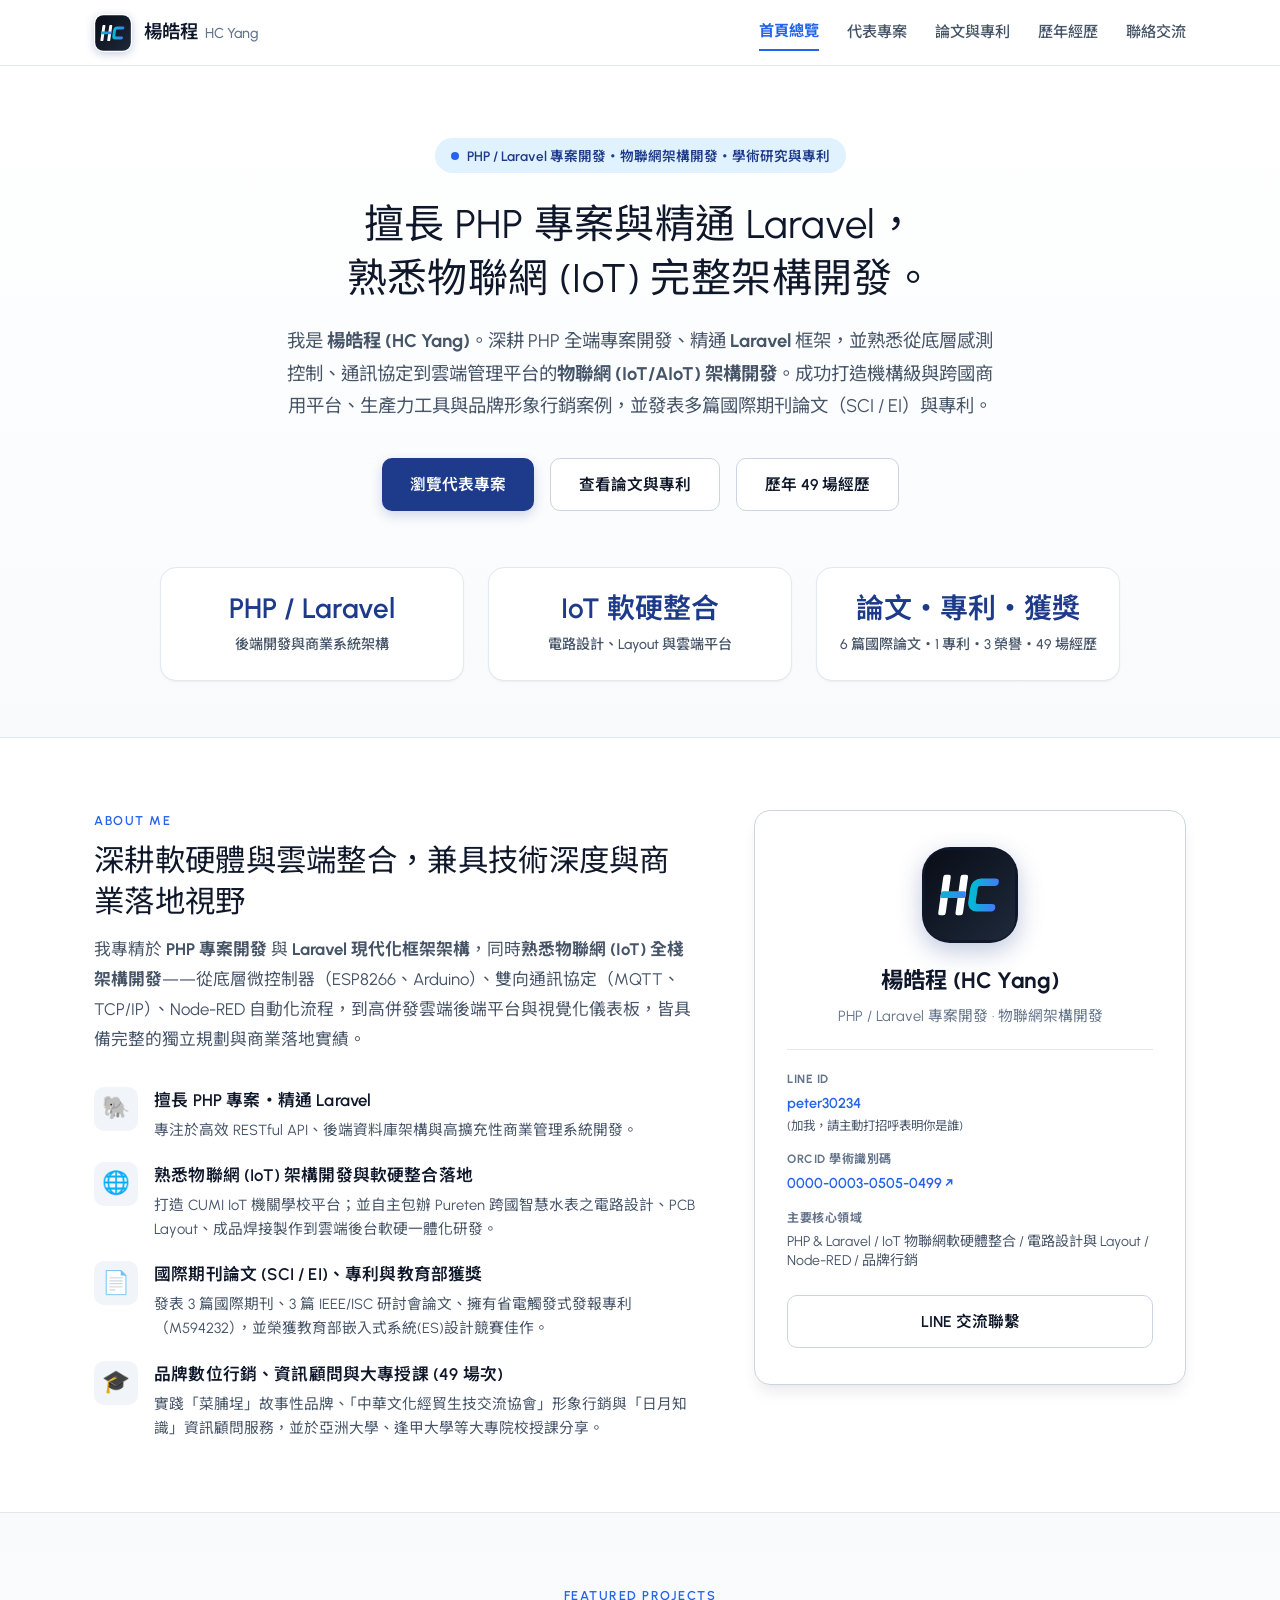
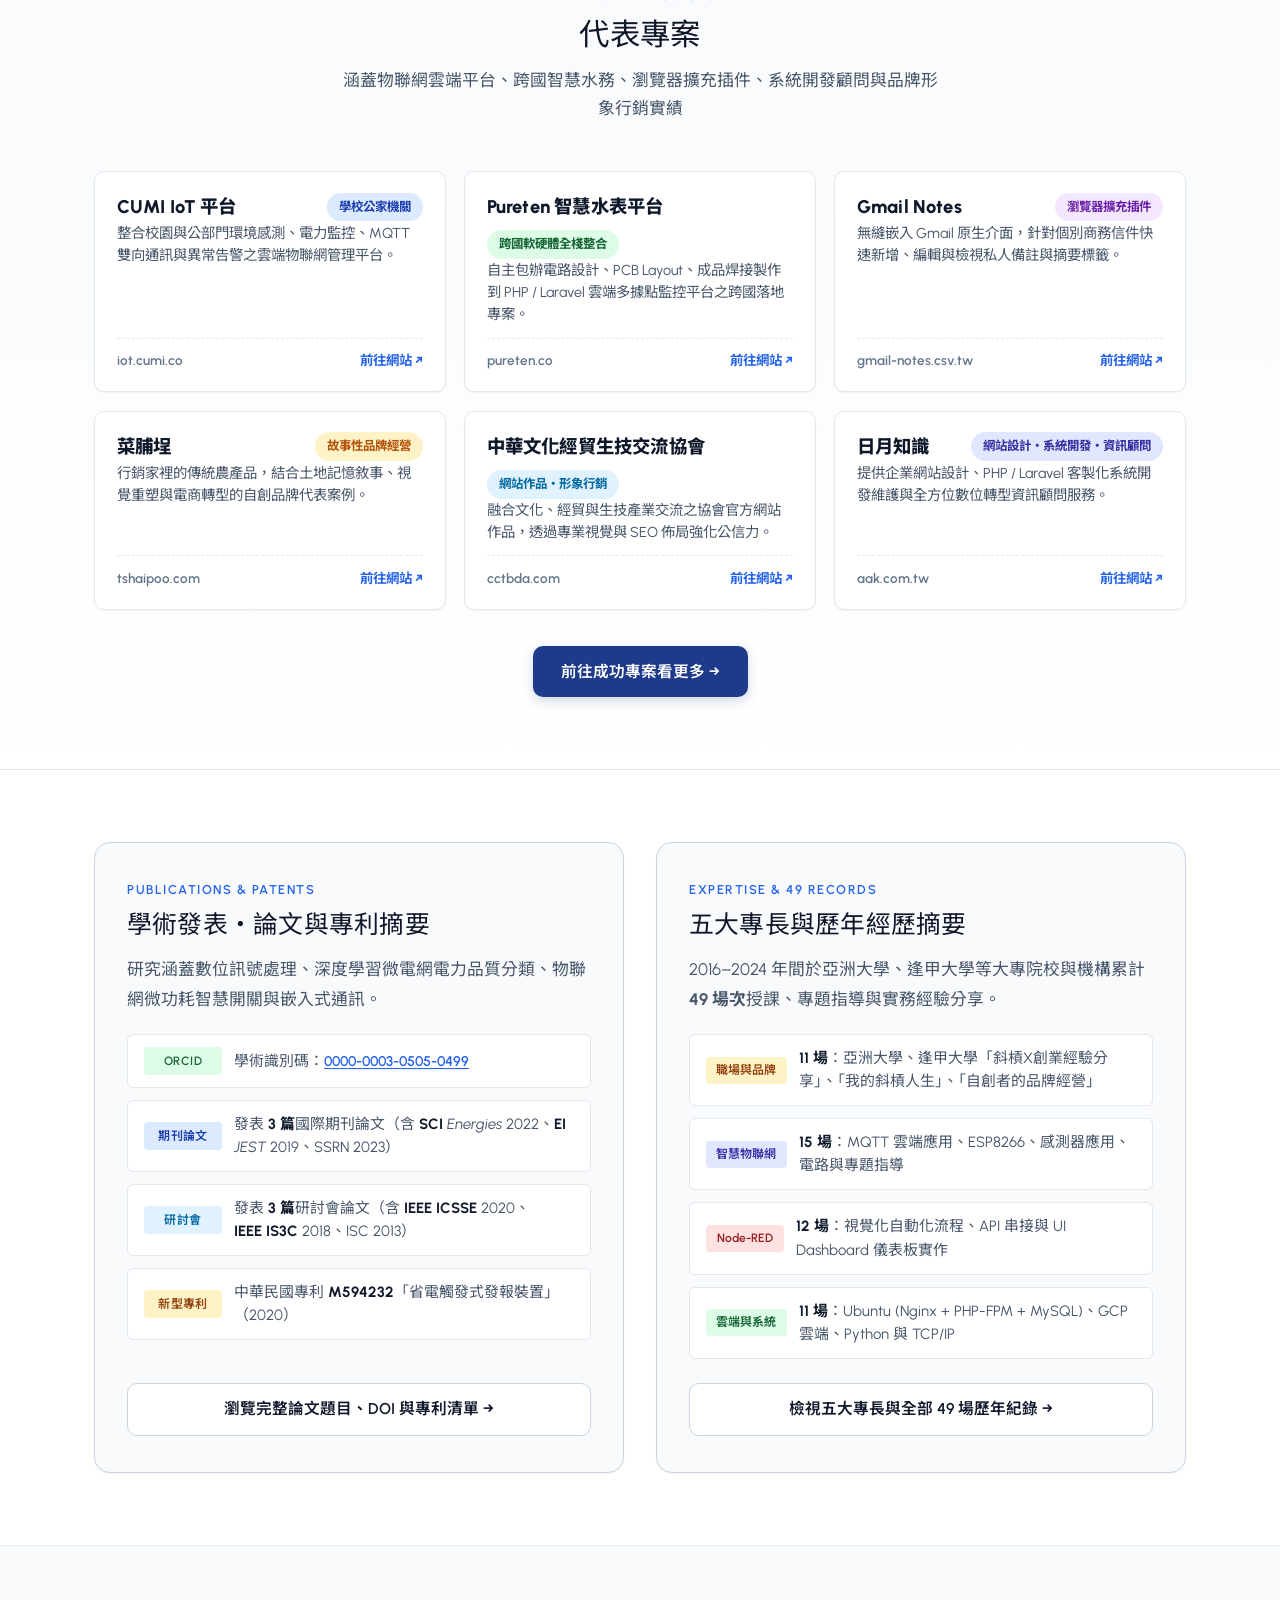
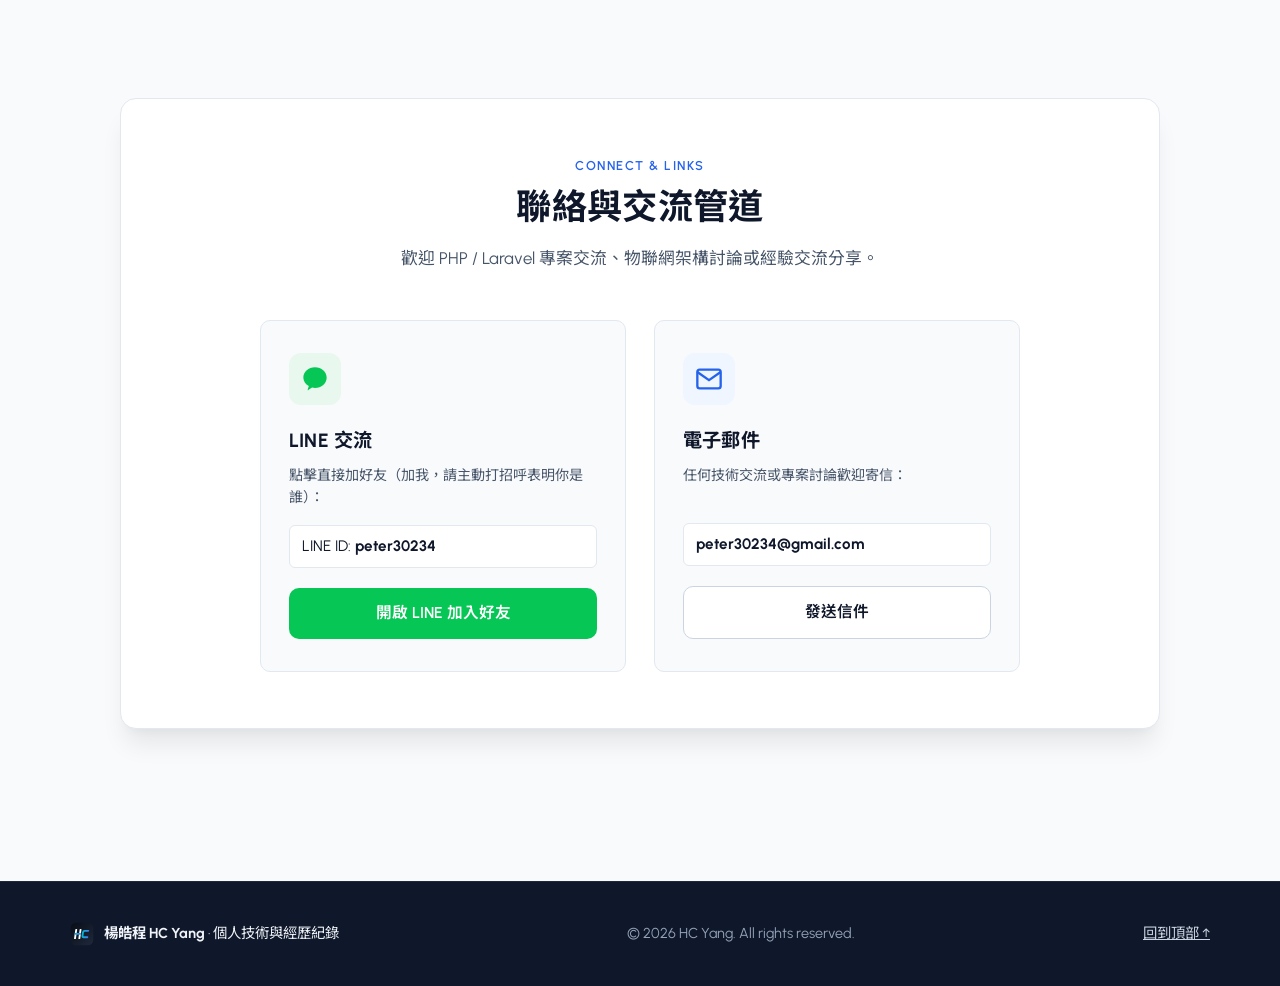
==== index.html @ 43303306 "feat(experience): add Feng Chia University lecture on 2023-11-15 (49 total lectures)" ====
﻿<!DOCTYPE html>
<html lang="zh-Hant-TW">
<head>
  <meta charset="UTF-8" />
  <meta http-equiv="X-UA-Compatible" content="IE=edge" />
  <meta http-equiv="Cache-Control" content="no-cache, no-store, must-revalidate" />
  <meta http-equiv="Pragma" content="no-cache" />
  <meta http-equiv="Expires" content="0" />
  <meta name="viewport" content="width=device-width, initial-scale=1.0" />
  <title>楊皓程 HC Yang | PHP / Laravel 專案開發・物聯網 (IoT) 架構開發・SCI 論文與專利</title>
  <meta name="description" content="楊皓程（HC Yang, Hao-Cheng Yang）個人官方網站。擅長 PHP 專案開發、精通 Laravel 框架、熟悉物聯網（IoT / AIoT）完整架構開發。代表作品包含 CUMI IoT 平台、Pureten 智慧水表平台、Gmail Notes 瀏覽器插件、「菜脯埕」故事性品牌經營案例、「中華文化經貿生技交流協會」形象行銷網站與「日月知識」網站設計、系統開發維護與資訊顧問，並發表多篇 SCI / EI 國際期刊論文與專利。" />
  <meta name="keywords" content="楊皓程, HC Yang, Hao-Cheng Yang, PHP專案開發, Laravel, 物聯網架構開發, IoT, CUMI IoT平台, Pureten智慧水表, Gmail Notes, 菜脯埕, 中華文化經貿生技交流協會, 日月知識, aak.com.tw, Node-RED, MQTT, 逢甲大學, 亞洲大學" />
  <meta name="author" content="楊皓程 (Hao-Cheng Yang)" />
  <meta name="robots" content="index, follow" />
  <link rel="canonical" href="https://hc.csv.tw/" />

  <!-- Open Graph / Social Sharing -->
  <meta property="og:type" content="website" />
  <meta property="og:locale" content="zh_TW" />
  <meta property="og:site_name" content="楊皓程 HC Yang 個人官方網站" />
  <meta property="og:title" content="楊皓程 HC Yang | PHP / Laravel 專案開發・物聯網架構開發・論文與專利" />
  <meta property="og:description" content="擅長 PHP 專案與精通 Laravel，熟悉物聯網 (IoT) 完整架構開發。打造 CUMI IoT 平台、Pureten 智慧水表平台、Gmail Notes 插件、菜脯埕品牌經營、中華文化經貿生技交流協會網站與日月知識資訊顧問服務，收錄 ORCID 國際論文、研發計畫與 49 場大專院校授課經歷。" />
  <meta property="og:url" content="https://hc.csv.tw/" />
  <meta property="og:image" content="https://hc.csv.tw/logo.svg" />

  <!-- Twitter Card -->
  <meta name="twitter:card" content="summary" />
  <meta name="twitter:title" content="楊皓程 HC Yang | PHP / Laravel・物聯網架構開發" />
  <meta name="twitter:description" content="CUMI IoT 平台、Pureten 智慧水表平台、Gmail Notes 插件、菜脯埕、中華文化經貿生技交流協會網站、日月知識資訊顧問與國際期刊論文著作。" />

  <link rel="icon" type="image/svg+xml" href="favicon.svg" />
  <link rel="apple-touch-icon" href="logo.svg" />
  <link rel="stylesheet" href="style.css?v=20261118173124" />

  <!-- JSON-LD Structured Data: WebSite + Person + ProfilePage -->
  <script type="application/ld+json">
  {
    "@context": "https://schema.org",
    "@graph": [
      {
        "@type": "WebSite",
        "@id": "https://hc.csv.tw/#website",
        "url": "https://hc.csv.tw/",
        "name": "楊皓程 HC Yang 個人官方網站",
        "inLanguage": "zh-Hant-TW",
        "publisher": {
          "@id": "https://hc.csv.tw/#person"
        }
      },
      {
        "@type": "ProfilePage",
        "@id": "https://hc.csv.tw/#profilepage",
        "url": "https://hc.csv.tw/",
        "name": "楊皓程 (HC Yang) 個人經歷、代表專案與學術著作",
        "mainEntity": {
          "@id": "https://hc.csv.tw/#person"
        }
      },
      {
        "@type": "Person",
        "@id": "https://hc.csv.tw/#person",
        "name": "楊皓程",
        "alternateName": ["HC Yang", "Hao-Cheng Yang"],
        "url": "https://hc.csv.tw/",
        "image": "https://hc.csv.tw/logo.svg",
        "email": "mailto:peter30234@gmail.com",
        "jobTitle": "PHP / Laravel 系統架構師 & 物聯網 (IoT) 平台開發者",
        "description": "擅長 PHP 專案開發、精通 Laravel 框架、熟悉物聯網 (IoT/AIoT) 架構開發。打造 CUMI IoT 平台、Pureten 智慧水表平台、Gmail Notes 瀏覽器插件、菜脯埕農產品品牌、中華文化經貿生技交流協會官方網站與日月知識資訊顧問服務。",
        "knowsAbout": [
          "PHP",
          "Laravel",
          "Internet of Things (IoT)",
          "AIoT Architecture",
          "Hardware Circuit Design & PCB Layout",
          "MQTT",
          "Node-RED",
          "ESP8266 / Arduino",
          "Desktop Application Development",
          "Python",
          "Ubuntu / Nginx / MySQL",
          "IT Consulting & System Development",
          "E-Commerce & Brand Storytelling"
        ],
        "sameAs": [
          "https://orcid.org/0000-0003-0505-0499",
          "https://iot.cumi.co/",
          "https://pureten.co/",
          "https://gmail-notes.csv.tw/",
          "https://hc.csv.tw/software/fp/",
          "https://tshaipoo.com/",
          "https://cctbda.com/",
          "https://aak.com.tw/"
        ]
      }
    ]
  }
  </script>
</head>
<body>
  <!-- Navigation -->
  <header class="site-header" id="top">
    <div class="nav-container">
      <a href="index.html" class="brand-logo">
        <img src="logo.svg" alt="楊皓程 HC Yang Logo" class="brand-logo-img" width="38" height="38" />
        <span class="logo-text">楊皓程 <span>HC Yang</span></span>
      </a>

      <nav class="main-nav" id="mainNav" aria-label="主導覽列">
        <a href="index.html" class="nav-link active">首頁總覽</a>
        <a href="projects.html" class="nav-link">代表專案</a>
        <a href="publications.html" class="nav-link">論文與專利</a>
        <a href="experience.html" class="nav-link">歷年經歷</a>
        <a href="#contact" class="nav-link">聯絡交流</a>
      </nav>

      <button class="menu-toggle" id="menuToggle" aria-label="切換選單">
        <span class="bar"></span>
        <span class="bar"></span>
        <span class="bar"></span>
      </button>
    </div>
  </header>

  <main>
    <!-- Hero Section -->
    <section class="hero-section">
      <div class="hero-container">
        <div class="hero-badge">
          <span class="badge-dot"></span> PHP / Laravel 專案開發・物聯網架構開發・學術研究與專利
        </div>
        <h1 class="hero-title">
          擅長 PHP 專案與精通 Laravel，<br />
          熟悉物聯網 (IoT) 完整架構開發。
        </h1>
        <p class="hero-subtitle">
          我是 <strong>楊皓程 (HC Yang)</strong>。深耕 PHP 全端專案開發、精通 <strong>Laravel</strong> 框架，並熟悉從底層感測控制、通訊協定到雲端管理平台的<strong>物聯網 (IoT/AIoT) 架構開發</strong>。成功打造機構級與跨國商用平台、生產力工具與品牌形象行銷案例，並發表多篇國際期刊論文（SCI / EI）與專利。
        </p>

        <div class="hero-actions">
          <a href="projects.html" class="btn btn-primary">瀏覽代表專案</a>
          <a href="publications.html" class="btn btn-secondary">查看論文與專利</a>
          <a href="experience.html" class="btn btn-secondary">歷年 49 場經歷</a>
        </div>

        <!-- Key Metrics -->
        <div class="metrics-grid">
          <div class="metric-card">
            <div class="metric-number">PHP / Laravel</div>
            <div class="metric-label">後端開發與商業系統架構</div>
          </div>
          <div class="metric-card">
            <div class="metric-number">IoT 軟硬整合</div>
            <div class="metric-label">電路設計、Layout 與雲端平台</div>
          </div>
          <div class="metric-card">
            <div class="metric-number">論文・專利・獲獎</div>
            <div class="metric-label">6 篇國際論文・1 專利・3 榮譽・49 場經歷</div>
          </div>
        </div>
      </div>
    </section>

    <!-- About Section (Concise Executive Summary) -->
    <section class="about-section" id="about">
      <div class="section-container">
        <div class="about-grid">
          <div class="about-text-content">
            <div class="section-label">ABOUT ME</div>
            <h2 class="section-title">深耕軟硬體與雲端整合，兼具技術深度與商業落地視野</h2>
            <p class="about-desc">
              我專精於 <strong>PHP 專案開發</strong> 與 <strong>Laravel 現代化框架架構</strong>，同時<strong>熟悉物聯網 (IoT) 全棧架構開發</strong>——從底層微控制器（ESP8266、Arduino）、雙向通訊協定（MQTT、TCP/IP）、Node-RED 自動化流程，到高併發雲端後端平台與視覺化儀表板，皆具備完整的獨立規劃與商業落地實績。
            </p>

            <div class="speaker-highlights">
              <div class="highlight-item">
                <div class="highlight-icon">🐘</div>
                <div>
                  <h4>擅長 PHP 專案・精通 Laravel</h4>
                  <p>專注於高效 RESTful API、後端資料庫架構與高擴充性商業管理系統開發。</p>
                </div>
              </div>
              <div class="highlight-item">
                <div class="highlight-icon">🌐</div>
                <div>
                  <h4>熟悉物聯網 (IoT) 架構開發與軟硬整合落地</h4>
                  <p>打造 CUMI IoT 機關學校平台；並自主包辦 Pureten 跨國智慧水表之電路設計、PCB Layout、成品焊接製作到雲端後台軟硬一體化研發。</p>
                </div>
              </div>
              <div class="highlight-item">
                <div class="highlight-icon">📄</div>
                <div>
                  <h4>國際期刊論文 (SCI / EI)、專利與教育部獲獎</h4>
                  <p>發表 3 篇國際期刊、3 篇 IEEE/ISC 研討會論文、擁有省電觸發式發報專利（M594232），並榮獲教育部嵌入式系統(ES)設計競賽佳作。</p>
                </div>
              </div>
              <div class="highlight-item">
                <div class="highlight-icon">🎓</div>
                <div>
                  <h4>品牌數位行銷、資訊顧問與大專授課 (49 場次)</h4>
                  <p>實踐「菜脯埕」故事性品牌、「中華文化經貿生技交流協會」形象行銷與「日月知識」資訊顧問服務，並於亞洲大學、逢甲大學等大專院校授課分享。</p>
                </div>
              </div>
            </div>
          </div>

          <!-- Quick Speaker Card -->
          <div class="speaker-card-wrapper">
            <div class="speaker-card">
              <div class="speaker-avatar-wrap">
                <div class="speaker-avatar">
                  <img src="logo.svg" alt="楊皓程 HC Yang Logo" class="speaker-avatar-img" width="96" height="96" />
                </div>
              </div>
              <h3 class="speaker-name">楊皓程 (HC Yang)</h3>
              <p class="speaker-title">PHP / Laravel 專案開發 · 物聯網架構開發</p>

              <div class="speaker-divider"></div>

              <div class="contact-snippets">
                <div class="snippet-item">
                  <span class="snippet-title">LINE ID</span>
                  <a href="https://line.me/ti/p/GDmlEFtK1Y" target="_blank" rel="noopener" class="snippet-link">
                    peter30234 <span>(加我，請主動打招呼表明你是誰)</span>
                  </a>
                </div>
                <div class="snippet-item">
                  <span class="snippet-title">ORCID 學術識別碼</span>
                  <a href="https://orcid.org/0000-0003-0505-0499" target="_blank" rel="noopener" class="snippet-link orcid-snippet-link">
                    0000-0003-0505-0499 &nearr;
                  </a>
                </div>
                <div class="snippet-item">
                  <span class="snippet-title">主要核心領域</span>
                  <p class="snippet-tags">PHP & Laravel / IoT 物聯網軟硬體整合 / 電路設計與 Layout / Node-RED / 品牌行銷</p>
                </div>
              </div>

              <a href="https://line.me/ti/p/GDmlEFtK1Y" target="_blank" rel="noopener" class="btn btn-secondary btn-block">
                LINE 交流聯繫
              </a>
            </div>
          </div>
        </div>
      </div>
    </section>

    <!-- Compact Projects Summary Section -->
    <section class="projects-section" id="projects">
      <div class="section-container">
        <div class="section-header-center">
          <div class="section-label">FEATURED PROJECTS</div>
          <h2 class="section-title">代表專案</h2>
          <p class="section-subtitle">涵蓋物聯網雲端平台、跨國智慧水務、瀏覽器擴充插件、系統開發顧問與品牌形象行銷實績</p>
        </div>

        <div class="compact-projects-grid">
          <article class="compact-project-item">
            <div>
              <div class="compact-proj-head">
                <h3 class="compact-proj-title">CUMI IoT 平台</h3>
                <span class="proj-badge badge-gov">學校公家機關</span>
              </div>
              <p class="compact-proj-desc">整合校園與公部門環境感測、電力監控、MQTT 雙向通訊與異常告警之雲端物聯網管理平台。</p>
            </div>
            <div class="compact-proj-foot">
              <span class="compact-proj-domain">iot.cumi.co</span>
              <a href="https://iot.cumi.co/" target="_blank" rel="noopener" class="compact-proj-link">前往網站 &nearr;</a>
            </div>
          </article>

          <article class="compact-project-item">
            <div>
              <div class="compact-proj-head">
                <h3 class="compact-proj-title">Pureten 智慧水表平台</h3>
                <span class="proj-badge badge-global">跨國軟硬體全棧整合</span>
              </div>
              <p class="compact-proj-desc">自主包辦電路設計、PCB Layout、成品焊接製作到 PHP / Laravel 雲端多據點監控平台之跨國落地專案。</p>
            </div>
            <div class="compact-proj-foot">
              <span class="compact-proj-domain">pureten.co</span>
              <a href="https://pureten.co/" target="_blank" rel="noopener" class="compact-proj-link">前往網站 &nearr;</a>
            </div>
          </article>

          <article class="compact-project-item">
            <div>
              <div class="compact-proj-head">
                <h3 class="compact-proj-title">Gmail Notes</h3>
                <span class="proj-badge badge-ext">瀏覽器擴充插件</span>
              </div>
              <p class="compact-proj-desc">無縫嵌入 Gmail 原生介面，針對個別商務信件快速新增、編輯與檢視私人備註與摘要標籤。</p>
            </div>
            <div class="compact-proj-foot">
              <span class="compact-proj-domain">gmail-notes.csv.tw</span>
              <a href="https://gmail-notes.csv.tw/" target="_blank" rel="noopener" class="compact-proj-link">前往網站 &nearr;</a>
            </div>
          </article>

          <article class="compact-project-item">
            <div>
              <div class="compact-proj-head">
                <h3 class="compact-proj-title">菜脯埕</h3>
                <span class="proj-badge badge-brand">故事性品牌經營</span>
              </div>
              <p class="compact-proj-desc">行銷家裡的傳統農產品，結合土地記憶敘事、視覺重塑與電商轉型的自創品牌代表案例。</p>
            </div>
            <div class="compact-proj-foot">
              <span class="compact-proj-domain">tshaipoo.com</span>
              <a href="https://tshaipoo.com/" target="_blank" rel="noopener" class="compact-proj-link">前往網站 &nearr;</a>
            </div>
          </article>

          <article class="compact-project-item">
            <div>
              <div class="compact-proj-head">
                <h3 class="compact-proj-title">中華文化經貿生技交流協會</h3>
                <span class="proj-badge badge-assoc">網站作品・形象行銷</span>
              </div>
              <p class="compact-proj-desc">融合文化、經貿與生技產業交流之協會官方網站作品，透過專業視覺與 SEO 佈局強化公信力。</p>
            </div>
            <div class="compact-proj-foot">
              <span class="compact-proj-domain">cctbda.com</span>
              <a href="https://cctbda.com/" target="_blank" rel="noopener" class="compact-proj-link">前往網站 &nearr;</a>
            </div>
          </article>

          <article class="compact-project-item">
            <div>
              <div class="compact-proj-head">
                <h3 class="compact-proj-title">日月知識</h3>
                <span class="proj-badge badge-consult">網站設計・系統開發・資訊顧問</span>
              </div>
              <p class="compact-proj-desc">提供企業網站設計、PHP / Laravel 客製化系統開發維護與全方位數位轉型資訊顧問服務。</p>
            </div>
            <div class="compact-proj-foot">
              <span class="compact-proj-domain">aak.com.tw</span>
              <a href="https://aak.com.tw/" target="_blank" rel="noopener" class="compact-proj-link">前往網站 &nearr;</a>
            </div>
          </article>
        </div>

        <div class="section-more-cta">
          <a href="projects.html" class="btn btn-primary">
            前往成功專案看更多 &rarr;
          </a>
        </div>
      </div>
    </section>

    <!-- Split Overview Section: Publications Summary & Experience Summary -->
    <section class="overview-split-section" id="overview">
      <div class="section-container">
        <div class="overview-split-grid">
          <!-- Portal 1: Academic Publications & Patents -->
          <div class="overview-portal-card">
            <div>
              <div class="section-label">PUBLICATIONS & PATENTS</div>
              <h2 class="section-title" style="font-size: 1.55rem;">學術發表・論文與專利摘要</h2>
              <p class="about-desc" style="margin-bottom: 0;">
                研究涵蓋數位訊號處理、深度學習微電網電力品質分類、物聯網微功耗智慧開關與嵌入式通訊。
              </p>
              <ul class="portal-summary-list">
                <li>
                  <span class="pub-index-badge badge-sci">ORCID</span>
                  <span>學術識別碼：<a href="https://orcid.org/0000-0003-0505-0499" target="_blank" rel="noopener" class="pub-doi-link">0000-0003-0505-0499</a></span>
                </li>
                <li>
                  <span class="pub-index-badge badge-ei">期刊論文</span>
                  <span>發表 <strong>3 篇</strong>國際期刊論文（含 <strong>SCI</strong> <em>Energies</em> 2022、<strong>EI</strong> <em>JEST</em> 2019、SSRN 2023）</span>
                </li>
                <li>
                  <span class="pub-index-badge badge-ieee">研討會</span>
                  <span>發表 <strong>3 篇</strong>研討會論文（含 <strong>IEEE ICSSE</strong> 2020、<strong>IEEE IS3C</strong> 2018、ISC 2013）</span>
                </li>
                <li>
                  <span class="pub-index-badge badge-patent">新型專利</span>
                  <span>中華民國專利 <strong>M594232</strong>「省電觸發式發報裝置」（2020）</span>
                </li>
              </ul>
            </div>
            <div>
              <a href="publications.html" class="btn btn-secondary btn-block">
                瀏覽完整論文題目、DOI 與專利清單 &rarr;
              </a>
            </div>
          </div>

          <!-- Portal 2: 5 Core Domains & 49 Records Experience -->
          <div class="overview-portal-card">
            <div>
              <div class="section-label">EXPERTISE & 49 RECORDS</div>
              <h2 class="section-title" style="font-size: 1.55rem;">五大專長與歷年經歷摘要</h2>
              <p class="about-desc" style="margin-bottom: 0;">
                2016–2024 年間於亞洲大學、逢甲大學等大專院校與機構累計 <strong>49 場次</strong>授課、專題指導與實務經驗分享。
              </p>
              <ul class="portal-summary-list">
                <li>
                  <span class="lecture-cat-tag cat-career">職場與品牌</span>
                  <span><strong>11 場</strong>：亞洲大學、逢甲大學「斜槓X創業經驗分享」、「我的斜槓人生」、「自創者的品牌經營」</span>
                </li>
                <li>
                  <span class="lecture-cat-tag cat-aiot">智慧物聯網</span>
                  <span><strong>15 場</strong>：MQTT 雲端應用、ESP8266、感測器應用、電路與專題指導</span>
                </li>
                <li>
                  <span class="lecture-cat-tag cat-nodered">Node-RED</span>
                  <span><strong>12 場</strong>：視覺化自動化流程、API 串接與 UI Dashboard 儀表板實作</span>
                </li>
                <li>
                  <span class="lecture-cat-tag cat-cloud">雲端與系統</span>
                  <span><strong>11 場</strong>：Ubuntu (Nginx + PHP-FPM + MySQL)、GCP 雲端、Python 與 TCP/IP</span>
                </li>
              </ul>
            </div>
            <div>
              <a href="experience.html" class="btn btn-secondary btn-block">
                檢視五大專長與全部 49 場歷年紀錄 &rarr;
              </a>
            </div>
          </div>
        </div>
      </div>
    </section>

    <!-- Social & Contact Section -->
    <section class="contact-section" id="contact">
      <div class="section-container">
        <div class="contact-card">
          <div class="contact-header">
            <div class="section-label">CONNECT & LINKS</div>
            <h2 class="contact-title">聯絡與交流管道</h2>
            <p class="contact-subtitle">
              歡迎 PHP / Laravel 專案交流、物聯網架構討論或經驗交流分享。
            </p>
          </div>

          <div class="contact-options-grid">
            <div class="contact-option-card">
              <div class="opt-icon line-color">
                <svg viewBox="0 0 24 24" width="28" height="28" fill="currentColor">
                  <path d="M12 2C6.48 2 2 5.92 2 10.75c0 3.09 1.83 5.82 4.67 7.29-.21.75-.82 2.73-.94 3.16-.16.54.19.53.4.4.17-.11 2.37-1.57 3.33-2.22.82.16 1.67.24 2.54.24 5.52 0 10-3.92 10-8.75S17.52 2 12 2z"/>
                </svg>
              </div>
              <h3>LINE 交流</h3>
              <p class="opt-desc">點擊直接加好友（加我，請主動打招呼表明你是誰）：</p>
              <div class="contact-value">LINE ID: <strong>peter30234</strong></div>
              <a href="https://line.me/ti/p/GDmlEFtK1Y" target="_blank" rel="noopener" class="btn btn-line btn-block">
                開啟 LINE 加入好友
              </a>
            </div>

            <div class="contact-option-card">
              <div class="opt-icon email-color">
                <svg viewBox="0 0 24 24" width="28" height="28" fill="none" stroke="currentColor" stroke-width="2">
                  <path d="M4 4h16c1.1 0 2 .9 2 2v12c0 1.1-.9 2-2 2H4c-1.1 0-2-.9-2-2V6c0-1.1.9-2 2-2z"></path>
                  <polyline points="22,6 12,13 2,6"></polyline>
                </svg>
              </div>
              <h3>電子郵件</h3>
              <p class="opt-desc">任何技術交流或專案討論歡迎寄信：</p>
              <div class="contact-value"><strong>peter30234@gmail.com</strong></div>
              <a href="mailto:peter30234@gmail.com" class="btn btn-secondary btn-block">
                發送信件
              </a>
            </div>
          </div>
        </div>
      </div>
    </section>
  </main>

  <!-- Site Footer -->
  <footer class="site-footer">
    <div class="footer-container">
      <div class="footer-brand">
        <img src="logo.svg" alt="HC Yang Logo" class="footer-logo-img" width="24" height="24" />
        <span><strong>楊皓程 HC Yang</strong> · 個人技術與經歷紀錄</span>
      </div>
      <div class="footer-copy">
        &copy; 2026 HC Yang. All rights reserved.
      </div>
      <div class="footer-back-to-top">
        <a href="#top">回到頂部 &uarr;</a>
      </div>
    </div>
  </footer>

  <script src="lectures.js?v=20261118173124"></script>
</body>
</html>
---- style.css ----
@import url('https://fonts.googleapis.com/css2?family=Urbanist:ital,wght@0,300;0,400;0,500;0,600;0,700;1,400&family=Noto+Sans+TC:wght@300;400;500;600&display=swap');

/* ==========================================================================
   楊皓程 HC Yang - 個人專屬品牌與演講經歷網站樣式表
   Modern, Clean, High-Contrast & Accessible Design System
   ========================================================================== */

:root {
  /* Color Palette */
  --color-primary: #1e3a8a;       /* Deep Navy */
  --color-primary-light: #2563eb; /* Vibrant Blue */
  --color-primary-hover: #1d4ed8;
  --color-accent: #0284c7;        /* Sky Blue */
  --color-accent-subtle: #e0f2fe;

  --color-line: #06c755;          /* Official LINE Green */
  --color-line-hover: #05b34c;

  /* Neutrals */
  --bg-page: #f8fafc;
  --bg-surface: #ffffff;
  --bg-surface-elevated: #ffffff;
  --bg-subtle: #f1f5f9;
  --border-light: #e2e8f0;
  --border-strong: #cbd5e1;

  --text-main: #0f172a;           /* Slate 900 */
  --text-muted: #475569;          /* Slate 600 */
  --text-subtle: #64748b;         /* Slate 500 */
  --text-inverse: #ffffff;

  /* Category Tag Colors */
  --tag-career-bg: #fef3c7;
  --tag-career-text: #92400e;
  --tag-nodered-bg: #fee2e2;
  --tag-nodered-text: #991b1b;
  --tag-aiot-bg: #e0e7ff;
  --tag-aiot-text: #3730a3;
  --tag-cloud-bg: #dcfce7;
  --tag-cloud-text: #166534;

  /* Typography */
  --font-display: 'Urbanist', -apple-system, BlinkMacSystemFont, "Segoe UI", "Noto Sans TC", Roboto, sans-serif;
  --font-body: 'Urbanist', -apple-system, BlinkMacSystemFont, "Segoe UI", "Noto Sans TC", Roboto, Helvetica, Arial, sans-serif;

  /* Shadows */
  --shadow-sm: 0 1px 2px 0 rgb(0 0 0 / 0.05);
  --shadow-md: 0 4px 6px -1px rgb(0 0 0 / 0.08), 0 2px 4px -2px rgb(0 0 0 / 0.06);
  --shadow-lg: 0 10px 15px -3px rgb(0 0 0 / 0.08), 0 4px 6px -4px rgb(0 0 0 / 0.04);
  --shadow-xl: 0 20px 25px -5px rgb(0 0 0 / 0.08), 0 8px 10px -6px rgb(0 0 0 / 0.04);

  /* Radius */
  --radius-sm: 6px;
  --radius-md: 10px;
  --radius-lg: 16px;
  --radius-full: 9999px;

  /* Transitions */
  --transition-fast: 150ms ease;
  --transition-normal: 250ms ease;
}

/* Base Reset */
*, *::before, *::after {
  box-sizing: border-box;
  margin: 0;
  padding: 0;
}

html {
  scroll-behavior: smooth;
  font-size: 16px;
  -webkit-font-smoothing: antialiased;
}

body {
  font-family: var(--font-body);
  background-color: var(--bg-page);
  color: var(--text-main);
  line-height: 1.65;
  overflow-x: hidden;
}

a {
  color: inherit;
  text-decoration: none;
}

img {
  max-width: 100%;
  height: auto;
  display: block;
}

button {
  font-family: inherit;
  cursor: pointer;
  border: none;
  background: none;
}

/* ==========================================================================
   Header & Navigation
   ========================================================================== */
.site-header {
  position: sticky;
  top: 0;
  z-index: 100;
  background: rgba(255, 255, 255, 0.92);
  backdrop-filter: blur(12px);
  -webkit-backdrop-filter: blur(12px);
  border-bottom: 1px solid var(--border-light);
  transition: all var(--transition-fast);
}

.nav-container {
  max-width: 1140px;
  margin: 0 auto;
  padding: 0.85rem 1.5rem;
  display: flex;
  align-items: center;
  justify-content: space-between;
}

.brand-logo {
  display: flex;
  align-items: center;
  gap: 0.75rem;
}

.brand-logo-img {
  width: 38px;
  height: 38px;
  border-radius: 9px;
  box-shadow: 0 2px 8px rgba(30, 58, 138, 0.25);
  transition: transform var(--transition-fast);
}

.brand-logo:hover .brand-logo-img {
  transform: scale(1.05);
}

h1, h2, h3, h4, h5, h6 {
  font-family: var(--font-display);
  font-weight: 400;
  letter-spacing: 0.01em;
  color: var(--text-main);
}

.logo-text {
  font-weight: 600;
  font-size: 1.15rem;
  letter-spacing: -0.2px;
  color: var(--text-main);
}

.logo-text span {
  font-size: 0.9rem;
  font-weight: 500;
  color: var(--text-subtle);
  margin-left: 0.25rem;
}

.main-nav {
  display: flex;
  align-items: center;
  gap: 1.75rem;
}

.nav-link {
  font-size: 0.95rem;
  font-weight: 500;
  color: var(--text-muted);
  transition: color var(--transition-fast);
  padding: 0.3rem 0;
}

.nav-link:hover,
.nav-link.active {
  color: var(--color-primary-light);
}

.nav-link.active {
  font-weight: 700;
  border-bottom: 2px solid var(--color-primary-light);
}

.btn-contact-nav {
  padding: 0.5rem 1.15rem;
  background: var(--color-primary);
  color: #fff !important;
  border-radius: var(--radius-full);
  font-size: 0.9rem;
  font-weight: 600;
  transition: background var(--transition-fast), transform var(--transition-fast);
}

.btn-contact-nav:hover {
  background: var(--color-primary-light);
  transform: translateY(-1px);
}

.menu-toggle {
  display: none;
  flex-direction: column;
  gap: 5px;
  padding: 0.5rem;
}

.menu-toggle .bar {
  width: 22px;
  height: 2px;
  background: var(--text-main);
  border-radius: 2px;
  transition: all var(--transition-fast);
}

/* ==========================================================================
   Subpage Hero & Breadcrumb (SEO Multi-Page)
   ========================================================================== */
.page-hero {
  background: linear-gradient(180deg, #ffffff 0%, #f1f5f9 100%);
  border-bottom: 1px solid var(--border-light);
  padding: 3rem 1.5rem 2.75rem;
}

.page-hero-container {
  max-width: 1140px;
  margin: 0 auto;
}

.breadcrumb {
  display: flex;
  align-items: center;
  gap: 0.5rem;
  font-size: 0.85rem;
  color: var(--text-subtle);
  margin-bottom: 1rem;
  flex-wrap: wrap;
}

.breadcrumb a {
  color: var(--color-primary-light);
  font-weight: 500;
}

.breadcrumb a:hover {
  text-decoration: underline;
}

.breadcrumb-sep {
  color: var(--border-strong);
}

.page-hero-title {
  font-family: var(--font-display);
  font-size: 2.2rem;
  font-weight: 400;
  color: var(--text-main);
  line-height: 1.35;
  margin-bottom: 0.75rem;
  letter-spacing: 0.01em;
}

.page-hero-desc {
  font-size: 1.05rem;
  color: var(--text-muted);
  max-width: 780px;
  line-height: 1.75;
  font-weight: 400;
}

.section-more-cta {
  margin-top: 2.25rem;
  text-align: center;
}

/* ==========================================================================
   Hero Section
   ========================================================================== */
.hero-section {
  position: relative;
  background: linear-gradient(180deg, #ffffff 0%, #f8fafc 100%);
  border-bottom: 1px solid var(--border-light);
  padding: 4.5rem 1.5rem 3.5rem;
  text-align: center;
}

.hero-container {
  max-width: 980px;
  margin: 0 auto;
}

.hero-badge {
  display: inline-flex;
  align-items: center;
  gap: 0.5rem;
  padding: 0.4rem 1rem;
  background: var(--color-accent-subtle);
  color: var(--color-primary);
  font-size: 0.85rem;
  font-weight: 600;
  border-radius: var(--radius-full);
  margin-bottom: 1.5rem;
}

.badge-dot {
  width: 8px;
  height: 8px;
  background: var(--color-primary-light);
  border-radius: 50%;
  display: inline-block;
}

.hero-title {
  font-family: var(--font-display);
  font-size: 2.5rem;
  line-height: 1.35;
  font-weight: 400;
  letter-spacing: 0.01em;
  color: var(--text-main);
  margin-bottom: 1.25rem;
}

.hero-subtitle {
  font-size: 1.15rem;
  line-height: 1.75;
  color: var(--text-muted);
  max-width: 720px;
  margin: 0 auto 2.25rem;
}

.hero-actions {
  display: flex;
  justify-content: center;
  gap: 1rem;
  margin-bottom: 3.5rem;
  flex-wrap: wrap;
}

/* Buttons */
.btn {
  display: inline-flex;
  align-items: center;
  justify-content: center;
  gap: 0.5rem;
  padding: 0.8rem 1.75rem;
  border-radius: var(--radius-md);
  font-weight: 600;
  font-size: 0.98rem;
  transition: all var(--transition-fast);
  cursor: pointer;
}

.btn-primary {
  background: var(--color-primary);
  color: #fff;
  box-shadow: 0 4px 12px rgba(30, 58, 138, 0.2);
}

.btn-primary:hover {
  background: var(--color-primary-light);
  transform: translateY(-2px);
  box-shadow: 0 6px 16px rgba(37, 99, 235, 0.25);
}

.btn-secondary {
  background: var(--bg-surface);
  color: var(--text-main);
  border: 1px solid var(--border-strong);
}

.btn-secondary:hover {
  background: var(--bg-subtle);
  border-color: var(--text-muted);
}

.btn-line {
  background: var(--color-line);
  color: #fff;
}

.btn-line:hover {
  background: var(--color-line-hover);
  color: #fff;
  transform: translateY(-1px);
}

.btn-block {
  width: 100%;
}

/* Metrics */
.metrics-grid {
  display: grid;
  grid-template-columns: repeat(3, 1fr);
  gap: 1.5rem;
  max-width: 960px;
  margin: 0 auto;
}

.metric-card {
  background: var(--bg-surface);
  border: 1px solid var(--border-light);
  border-radius: var(--radius-lg);
  padding: 1.5rem 1.25rem;
  box-shadow: var(--shadow-sm);
  text-align: center;
  transition: transform var(--transition-fast);
}

.metric-card:hover {
  transform: translateY(-3px);
  box-shadow: var(--shadow-md);
}

.metric-number {
  font-family: var(--font-display);
  font-size: 1.75rem;
  font-weight: 600;
  color: var(--color-primary);
  line-height: 1.2;
  margin-bottom: 0.45rem;
  white-space: nowrap;
}

.metric-label {
  font-size: 0.88rem;
  color: var(--text-muted);
  font-weight: 500;
  white-space: nowrap;
}

/* ==========================================================================
   Section Layouts & General Utilities
   ========================================================================== */
.section-container {
  max-width: 1140px;
  margin: 0 auto;
  padding: 4.5rem 1.5rem;
}

.section-label {
  font-family: var(--font-display);
  font-size: 0.8rem;
  font-weight: 600;
  letter-spacing: 1.5px;
  color: var(--color-primary-light);
  text-transform: uppercase;
  margin-bottom: 0.5rem;
}

.section-title {
  font-size: 1.9rem;
  font-weight: 400;
  letter-spacing: 0.01em;
  color: var(--text-main);
  line-height: 1.35;
  margin-bottom: 0.75rem;
}

.section-subtitle {
  font-size: 1.05rem;
  color: var(--text-muted);
  max-width: 600px;
}

.section-header-center {
  text-align: center;
  margin-bottom: 3rem;
}

.section-header-center .section-subtitle {
  margin: 0 auto;
}

.section-header-row {
  display: flex;
  justify-content: space-between;
  align-items: flex-end;
  gap: 2rem;
  margin-bottom: 2.25rem;
  flex-wrap: wrap;
}

/* ==========================================================================
   About Section
   ========================================================================== */
.about-section {
  background: var(--bg-surface);
  border-bottom: 1px solid var(--border-light);
}

.about-grid {
  display: grid;
  grid-template-columns: 1.4fr 1fr;
  gap: 3.5rem;
  align-items: start;
}

.about-desc {
  font-size: 1.05rem;
  line-height: 1.8;
  color: var(--text-muted);
  margin-bottom: 1.25rem;
}

.speaker-highlights {
  margin-top: 2rem;
  display: flex;
  flex-direction: column;
  gap: 1.25rem;
}

.highlight-item {
  display: flex;
  gap: 1rem;
  align-items: flex-start;
}

.highlight-icon {
  font-size: 1.4rem;
  width: 44px;
  height: 44px;
  display: flex;
  align-items: center;
  justify-content: center;
  background: var(--bg-subtle);
  border-radius: var(--radius-md);
  flex-shrink: 0;
}

.highlight-item h4 {
  font-size: 1.05rem;
  font-weight: 600;
  margin-bottom: 0.2rem;
}

.highlight-item p {
  font-size: 0.92rem;
  color: var(--text-muted);
}

/* Speaker Profile Card */
.speaker-card-wrapper {
  position: sticky;
  top: 6rem;
}

.speaker-card {
  background: var(--bg-surface-elevated);
  border: 1px solid var(--border-strong);
  border-radius: var(--radius-lg);
  padding: 2.25rem 2rem;
  box-shadow: var(--shadow-lg);
  text-align: center;
}

.speaker-avatar-wrap {
  position: relative;
  width: 96px;
  height: 96px;
  margin: 0 auto 1.25rem;
}

.speaker-avatar {
  width: 100%;
  height: 100%;
  border-radius: 28px;
  overflow: hidden;
  display: flex;
  align-items: center;
  justify-content: center;
  box-shadow: 0 8px 24px rgba(30, 58, 138, 0.28);
  background: #0f172a;
}

.speaker-avatar-img {
  width: 100%;
  height: 100%;
  object-fit: cover;
  display: block;
}

.speaker-status {
  position: absolute;
  bottom: -6px;
  left: 50%;
  transform: translateX(-50%);
  background: #10b981;
  color: #fff;
  font-size: 0.72rem;
  font-weight: 600;
  padding: 0.15rem 0.65rem;
  border-radius: var(--radius-full);
  white-space: nowrap;
  box-shadow: var(--shadow-sm);
}

.speaker-name {
  font-size: 1.4rem;
  font-weight: 700;
  margin-bottom: 0.25rem;
}

.speaker-title {
  font-size: 0.92rem;
  color: var(--text-subtle);
  margin-bottom: 1.25rem;
}

.speaker-divider {
  height: 1px;
  background: var(--border-light);
  margin: 1.25rem 0;
}

.contact-snippets {
  text-align: left;
  margin-bottom: 1.5rem;
  display: flex;
  flex-direction: column;
  gap: 0.85rem;
}

.snippet-item {
  font-size: 0.9rem;
}

.snippet-title {
  display: block;
  font-size: 0.75rem;
  font-weight: 700;
  color: var(--text-subtle);
  text-transform: uppercase;
  letter-spacing: 0.5px;
  margin-bottom: 0.15rem;
}

.snippet-link {
  color: var(--color-primary-light);
  font-weight: 600;
}

.snippet-link span {
  display: block;
  font-size: 0.78rem;
  color: var(--text-muted);
  font-weight: normal;
}

.snippet-tags {
  color: var(--text-muted);
  font-size: 0.88rem;
  line-height: 1.4;
}

/* ==========================================================================
   Featured Projects Section
   ========================================================================== */
.projects-section {
  background: linear-gradient(180deg, #f8fafc 0%, #ffffff 100%);
  border-bottom: 1px solid var(--border-light);
}

.projects-grid {
  display: grid;
  grid-template-columns: repeat(auto-fit, minmax(330px, 1fr));
  gap: 1.75rem;
}

@media (max-width: 500px) {
  .projects-grid {
    grid-template-columns: 1fr;
  }
}

.project-showcase-card {
  background: var(--bg-surface);
  border: 1px solid var(--border-strong);
  border-radius: var(--radius-lg);
  padding: 2.25rem 2rem;
  display: flex;
  flex-direction: column;
  justify-content: space-between;
  box-shadow: var(--shadow-md);
  transition: all var(--transition-normal);
  position: relative;
  overflow: hidden;
}

.project-showcase-card::before {
  content: "";
  position: absolute;
  top: 0;
  left: 0;
  right: 0;
  height: 5px;
  background: linear-gradient(90deg, var(--color-primary) 0%, var(--color-accent) 100%);
}

.project-showcase-card:hover {
  transform: translateY(-5px);
  box-shadow: var(--shadow-xl);
  border-color: var(--color-primary-light);
}

.project-badges {
  display: flex;
  flex-wrap: wrap;
  gap: 0.5rem;
  margin-bottom: 1.15rem;
}

.proj-badge {
  font-size: 0.78rem;
  font-weight: 700;
  padding: 0.25rem 0.75rem;
  border-radius: var(--radius-full);
}

.badge-gov {
  background: #dbeafe;
  color: #1e40af;
}

.badge-global {
  background: #dcfce7;
  color: #166534;
}

.badge-ext {
  background: #f3e8ff;
  color: #6b21a8;
}

.badge-brand {
  background: #fef3c7;
  color: #b45309;
}

.badge-assoc {
  background: #e0f2fe;
  color: #0369a1;
}

.badge-consult {
  background: #e0e7ff;
  color: #3730a3;
}

.badge-desktop {
  background: #fce7f3;
  color: #9d174d;
}

.badge-tech {
  background: var(--bg-subtle);
  color: var(--text-muted);
}

.project-name {
  font-family: var(--font-display);
  font-size: 1.45rem;
  font-weight: 400;
  color: var(--text-main);
  margin-bottom: 0.45rem;
  letter-spacing: 0.01em;
}

.project-target {
  font-size: 0.98rem;
  font-weight: 500;
  color: var(--color-primary-light);
  margin-bottom: 1rem;
  line-height: 1.5;
}

.project-description {
  font-size: 0.95rem;
  color: var(--text-muted);
  line-height: 1.7;
  margin-bottom: 1.25rem;
}

.project-arch-list {
  list-style: none;
  margin: 0 0 1.35rem;
  padding: 0.95rem 1.15rem;
  background: var(--bg-page);
  border-left: 3px solid var(--color-primary-light);
  border-radius: 0 var(--radius-sm) var(--radius-sm) 0;
  display: flex;
  flex-direction: column;
  gap: 0.45rem;
}

.project-arch-list li {
  font-size: 0.88rem;
  color: var(--text-main);
  line-height: 1.5;
}

.project-arch-list li strong {
  color: var(--color-primary);
}

.project-tech-stack {
  display: flex;
  flex-wrap: wrap;
  gap: 0.45rem;
  margin-bottom: 1.75rem;
}

.project-tech-stack span {
  font-size: 0.78rem;
  font-weight: 600;
  padding: 0.25rem 0.65rem;
  background: var(--bg-page);
  border: 1px solid var(--border-light);
  border-radius: var(--radius-sm);
  color: var(--text-main);
}

.project-card-bottom {
  display: flex;
  align-items: center;
  justify-content: space-between;
  padding-top: 1.25rem;
  border-top: 1px solid var(--border-light);
  gap: 1rem;
  flex-wrap: wrap;
}

.project-url-text {
  font-family: var(--font-display);
  font-size: 0.9rem;
  font-weight: 600;
  color: var(--text-subtle);
}

.btn-project-visit {
  padding: 0.6rem 1.25rem;
  font-size: 0.9rem;
  border-radius: var(--radius-md);
}

/* ==========================================================================
   Core Domains Section
   ========================================================================== */
.domains-section {
  background: var(--bg-page);
  border-bottom: 1px solid var(--border-light);
}

.domain-cards-grid {
  display: grid;
  grid-template-columns: repeat(auto-fit, minmax(250px, 1fr));
  gap: 1.5rem;
}

.domain-card {
  background: var(--bg-surface);
  border: 1px solid var(--border-light);
  border-radius: var(--radius-lg);
  padding: 2rem 1.75rem;
  display: flex;
  flex-direction: column;
  transition: all var(--transition-fast);
  box-shadow: var(--shadow-sm);
}

.domain-card:hover {
  transform: translateY(-4px);
  border-color: var(--color-primary-light);
  box-shadow: var(--shadow-md);
}

.domain-icon-box {
  width: 48px;
  height: 48px;
  background: var(--bg-subtle);
  border-radius: var(--radius-md);
  font-size: 1.6rem;
  display: flex;
  align-items: center;
  justify-content: center;
  margin-bottom: 1.25rem;
}

.domain-title {
  font-size: 1.15rem;
  font-weight: 500;
  line-height: 1.4;
  margin-bottom: 0.75rem;
  color: var(--text-main);
}

.domain-desc {
  font-size: 0.92rem;
  color: var(--text-muted);
  line-height: 1.65;
  margin-bottom: 1.25rem;
  flex-grow: 1;
}

.domain-keywords {
  display: flex;
  flex-wrap: wrap;
  gap: 0.4rem;
  margin-bottom: 1.5rem;
}

.domain-keywords span {
  font-size: 0.75rem;
  padding: 0.2rem 0.55rem;
  background: var(--bg-subtle);
  border-radius: var(--radius-sm);
  color: var(--text-muted);
  font-weight: 500;
}

.domain-footer {
  padding-top: 1rem;
  border-top: 1px solid var(--border-light);
}

.btn-filter-shortcut {
  color: var(--color-primary-light);
  font-weight: 600;
  font-size: 0.88rem;
  display: inline-flex;
  align-items: center;
  gap: 0.35rem;
  transition: gap var(--transition-fast);
}

.btn-filter-shortcut:hover {
  color: var(--color-primary);
  text-decoration: underline;
}

/* ==========================================================================
   Academic Publications & Patents Section
   ========================================================================== */
.publications-section {
  background: #ffffff;
  border-bottom: 1px solid var(--border-light);
}

.pub-header-row {
  display: flex;
  align-items: flex-end;
  justify-content: space-between;
  gap: 2rem;
  margin-bottom: 2.75rem;
  flex-wrap: wrap;
}

.orcid-badge-btn {
  display: inline-flex;
  align-items: center;
  gap: 0.85rem;
  padding: 0.75rem 1.25rem;
  background: #f8fafc;
  border: 1.5px solid #cbd5e1;
  border-radius: var(--radius-md);
  color: var(--text-main);
  transition: all var(--transition-fast);
  box-shadow: var(--shadow-sm);
}

.orcid-badge-btn:hover {
  border-color: #a6ce39;
  background: #f7fee7;
  transform: translateY(-2px);
  box-shadow: var(--shadow-md);
}

.orcid-dot {
  width: 32px;
  height: 32px;
  border-radius: 50%;
  background: #a6ce39;
  color: #ffffff;
  font-family: var(--font-display);
  font-weight: 800;
  font-size: 0.9rem;
  display: flex;
  align-items: center;
  justify-content: center;
  flex-shrink: 0;
}

.orcid-text {
  display: flex;
  flex-direction: column;
  line-height: 1.25;
}

.orcid-label {
  font-size: 0.72rem;
  font-weight: 700;
  color: var(--text-subtle);
  text-transform: uppercase;
  letter-spacing: 0.5px;
}

.orcid-id {
  font-family: var(--font-display);
  font-size: 0.9rem;
  font-weight: 700;
  color: var(--text-main);
}

.publications-grid {
  display: flex;
  flex-direction: column;
  gap: 2.25rem;
}

.pub-category-block {
  background: var(--bg-page);
  border: 1px solid var(--border-light);
  border-radius: var(--radius-lg);
  padding: 1.75rem 2rem;
}

.pub-category-header {
  display: flex;
  align-items: center;
  gap: 0.65rem;
  margin-bottom: 1.25rem;
  padding-bottom: 0.85rem;
  border-bottom: 1px solid var(--border-light);
}

.pub-cat-bullet {
  color: var(--color-primary-light);
  font-size: 1.15rem;
}

.pub-category-header h3 {
  font-size: 1.2rem;
  font-weight: 500;
  color: var(--text-main);
  display: flex;
  align-items: baseline;
  gap: 0.6rem;
  flex-wrap: wrap;
}

.pub-category-header h3 span {
  font-family: var(--font-display);
  font-size: 0.9rem;
  font-weight: 400;
  color: var(--text-subtle);
}

.pub-list {
  display: flex;
  flex-direction: column;
  gap: 1rem;
}

.pub-card {
  display: grid;
  grid-template-columns: 92px 1fr;
  gap: 1.25rem;
  align-items: flex-start;
  background: #ffffff;
  border: 1px solid var(--border-light);
  border-radius: var(--radius-md);
  padding: 1.15rem 1.35rem;
  transition: all var(--transition-fast);
}

.pub-card:hover {
  border-color: var(--border-strong);
  box-shadow: var(--shadow-sm);
}

.pub-year-col {
  display: flex;
  flex-direction: column;
  align-items: flex-start;
  gap: 0.3rem;
}

.pub-year {
  font-family: var(--font-display);
  font-size: 1rem;
  font-weight: 600;
  color: var(--text-main);
}

.pub-index-badge {
  display: inline-block;
  font-family: var(--font-display);
  font-size: 0.72rem;
  font-weight: 600;
  padding: 0.2rem 0.55rem;
  border-radius: 4px;
  letter-spacing: 0.4px;
  white-space: nowrap;
  flex-shrink: 0;
  text-align: center;
}

.badge-sci {
  background: #dcfce7;
  color: #166534;
}

.badge-ei {
  background: #dbeafe;
  color: #1e40af;
}

.badge-journal {
  background: #f1f5f9;
  color: #475569;
}

.badge-ieee {
  background: #e0f2fe;
  color: #0369a1;
}

.badge-conf {
  background: #f3e8ff;
  color: #6b21a8;
}

.badge-patent {
  background: #fef3c7;
  color: #92400e;
}

.badge-project {
  background: #e0e7ff;
  color: #3730a3;
  border: 1px solid #c7d2fe;
}

.badge-award {
  background: #fef9c3;
  color: #854d0e;
  border: 1px solid #fde047;
}

.award-card {
  grid-template-columns: 92px 1fr auto;
}

@media (max-width: 680px) {
  .award-card {
    grid-template-columns: 1fr;
  }
}

.award-thumb-link {
  display: flex;
  flex-direction: column;
  align-items: center;
  gap: 0.35rem;
  text-decoration: none;
  background: var(--bg-subtle);
  padding: 0.5rem;
  border-radius: var(--radius-md);
  border: 1px solid var(--border-light);
  transition: all var(--transition-fast);
}

.award-thumb-link:hover {
  border-color: var(--color-primary-light);
  transform: translateY(-2px);
  box-shadow: var(--shadow-sm);
}

.award-thumb-img {
  width: 72px;
  height: 102px;
  object-fit: cover;
  border-radius: 4px;
  box-shadow: 0 1px 3px rgba(0, 0, 0, 0.15);
}

.award-thumb-label {
  font-size: 0.72rem;
  font-weight: 500;
  color: var(--color-primary-light);
}

.pub-citation {
  font-size: 0.95rem;
  line-height: 1.68;
  color: var(--text-muted);
}

.author-self {
  color: var(--text-main);
  font-weight: 700;
  background: rgba(37, 99, 235, 0.08);
  padding: 0.05rem 0.35rem;
  border-radius: 4px;
}

.pub-paper-title {
  color: var(--text-main);
  font-weight: 600;
}

.pub-doi-link {
  font-family: var(--font-display);
  font-size: 0.88rem;
  font-weight: 600;
  color: var(--color-primary-light);
  text-decoration: underline;
  text-underline-offset: 2px;
  word-break: break-all;
}

.pub-doi-link:hover {
  color: var(--color-primary);
}

.pub-doi-text {
  font-family: var(--font-display);
  font-size: 0.88rem;
  color: var(--text-subtle);
}

.pub-inline-tag {
  display: inline-block;
  font-family: var(--font-display);
  font-size: 0.78rem;
  font-weight: 700;
  margin-left: 0.25rem;
}

.tag-sci {
  color: #15803d;
}

.tag-ei {
  color: #1d4ed8;
}

.pub-patent-num {
  font-family: var(--font-display);
  font-weight: 700;
  color: #92400e;
  background: #fef3c7;
  padding: 0.1rem 0.45rem;
  border-radius: 4px;
}

/* ==========================================================================
   Lectures & Teaching Timeline Section
   ========================================================================== */
.lectures-section {
  background: var(--bg-page);
  border-bottom: 1px solid var(--border-light);
}

.filter-controls-group {
  min-width: 300px;
}

.search-box {
  position: relative;
  display: flex;
  align-items: center;
}

.search-icon {
  position: absolute;
  left: 1rem;
  color: var(--text-subtle);
  pointer-events: none;
}

.search-box input {
  width: 100%;
  padding: 0.75rem 2.5rem 0.75rem 2.6rem;
  border: 1px solid var(--border-strong);
  border-radius: var(--radius-full);
  font-size: 0.95rem;
  font-family: inherit;
  outline: none;
  background: var(--bg-page);
  transition: all var(--transition-fast);
}

.search-box input:focus {
  background: #fff;
  border-color: var(--color-primary-light);
  box-shadow: 0 0 0 3px rgba(37, 99, 235, 0.15);
}

.btn-clear-search {
  position: absolute;
  right: 0.85rem;
  font-size: 1.25rem;
  line-height: 1;
  color: var(--text-subtle);
  padding: 0.25rem;
}

.category-pills {
  display: flex;
  gap: 0.65rem;
  margin-bottom: 2.5rem;
  flex-wrap: wrap;
}

.pill-btn {
  padding: 0.55rem 1.15rem;
  border-radius: var(--radius-full);
  background: var(--bg-subtle);
  color: var(--text-muted);
  font-size: 0.9rem;
  font-weight: 500;
  transition: all var(--transition-fast);
  border: 1px solid transparent;
}

.pill-btn span {
  font-size: 0.82rem;
  opacity: 0.85;
}

.pill-btn:hover {
  background: var(--border-light);
  color: var(--text-main);
}

.pill-btn.active {
  background: var(--color-primary);
  color: #fff;
  font-weight: 600;
  box-shadow: 0 2px 8px rgba(30, 58, 138, 0.2);
}

/* Featured Domain Card (PHP / Laravel) */
.domain-card-featured {
  border: 2px solid var(--color-primary-light);
  background: linear-gradient(180deg, #ffffff 0%, #f0f7ff 100%);
  position: relative;
}

.domain-card-featured::after {
  content: "CORE EXPERTISE";
  position: absolute;
  top: 1rem;
  right: 1.25rem;
  font-family: var(--font-display);
  font-size: 0.68rem;
  font-weight: 800;
  letter-spacing: 0.8px;
  background: var(--color-primary);
  color: #fff;
  padding: 0.2rem 0.55rem;
  border-radius: var(--radius-sm);
}

/* Timeline Collapse Control Banner */
.timeline-collapse-banner {
  background: var(--bg-subtle);
  border: 1px solid var(--border-light);
  border-radius: var(--radius-md);
  padding: 1rem 1.5rem;
  margin-bottom: 2rem;
  display: flex;
  align-items: center;
  justify-content: space-between;
  gap: 1.25rem;
  flex-wrap: wrap;
}

.collapse-banner-info {
  display: flex;
  align-items: center;
  gap: 0.85rem;
  flex-wrap: wrap;
}

.collapse-badge {
  font-size: 0.78rem;
  font-weight: 700;
  padding: 0.2rem 0.65rem;
  border-radius: var(--radius-full);
  background: #e2e8f0;
  color: var(--text-main);
  transition: all var(--transition-fast);
}

.collapse-badge.expanded {
  background: #dcfce7;
  color: #166534;
}

.collapse-desc {
  font-size: 0.9rem;
  color: var(--text-muted);
}

.btn-collapse-toggle {
  display: inline-flex;
  align-items: center;
  gap: 0.5rem;
  padding: 0.55rem 1.15rem;
  border-radius: var(--radius-md);
  background: var(--color-primary);
  color: #ffffff;
  font-size: 0.9rem;
  font-weight: 600;
  transition: all var(--transition-fast);
}

.btn-collapse-toggle:hover {
  background: var(--color-primary-light);
  transform: translateY(-1px);
}

.btn-collapse-toggle svg {
  transition: transform var(--transition-normal);
}

/* Bottom Expand Area */
.timeline-bottom-expand {
  text-align: center;
  padding-top: 1.5rem;
  border-top: 1px dashed var(--border-strong);
  margin-top: 1.5rem;
}

.btn-expand-bottom {
  padding: 0.75rem 2rem;
  font-size: 0.95rem;
  font-weight: 600;
  border-color: var(--color-primary-light);
  color: var(--color-primary-light);
}

.btn-expand-bottom:hover {
  background: var(--color-primary-light);
  color: #fff;
}

/* Timeline Layout */
.timeline-year-group {
  margin-bottom: 2.75rem;
  position: relative;
}

.timeline-year-badge {
  display: inline-block;
  font-family: var(--font-display);
  font-size: 1.05rem;
  font-weight: 600;
  background: var(--color-primary);
  color: #fff;
  padding: 0.35rem 1rem;
  border-radius: var(--radius-md);
  margin-bottom: 1.25rem;
  box-shadow: var(--shadow-sm);
}

.timeline-year-items {
  display: flex;
  flex-direction: column;
  gap: 1rem;
}

.lecture-card {
  display: grid;
  grid-template-columns: 200px 1fr;
  gap: 1.5rem;
  align-items: center;
  background: var(--bg-page);
  border: 1px solid var(--border-light);
  border-radius: var(--radius-md);
  padding: 1.25rem 1.5rem;
  transition: all var(--transition-fast);
}

.lecture-card:hover {
  background: #ffffff;
  border-color: var(--border-strong);
  box-shadow: var(--shadow-sm);
}

.lecture-meta {
  display: flex;
  flex-direction: column;
  align-items: flex-start;
  gap: 0.35rem;
}

.lecture-date {
  font-family: var(--font-display);
  font-size: 0.95rem;
  font-weight: 700;
  color: var(--text-main);
  letter-spacing: -0.2px;
}

.lecture-cat-tag {
  display: inline-block;
  font-size: 0.72rem;
  font-weight: 600;
  padding: 0.2rem 0.6rem;
  border-radius: 4px;
  white-space: nowrap;
  flex-shrink: 0;
  text-align: center;
}

.cat-career { background: var(--tag-career-bg); color: var(--tag-career-text); }
.cat-nodered { background: var(--tag-nodered-bg); color: var(--tag-nodered-text); }
.cat-aiot { background: var(--tag-aiot-bg); color: var(--tag-aiot-text); }
.cat-cloud { background: var(--tag-cloud-bg); color: var(--tag-cloud-text); }

.lecture-org {
  font-size: 0.8rem;
  color: var(--color-primary-light);
  font-weight: 600;
}

.lecture-main {
  display: flex;
  flex-direction: column;
  gap: 0.35rem;
}

.lecture-title {
  font-size: 1.08rem;
  font-weight: 500;
  line-height: 1.45;
  color: var(--text-main);
}

.lecture-title a {
  color: var(--text-main);
  transition: color var(--transition-fast);
}

.lecture-title a:hover {
  color: var(--color-primary-light);
  text-decoration: underline;
}

.lecture-desc {
  font-size: 0.88rem;
  color: var(--text-muted);
  line-height: 1.5;
}

.item-tags {
  display: flex;
  flex-wrap: wrap;
  gap: 0.35rem;
  margin-top: 0.25rem;
}

.tag-pill {
  font-size: 0.72rem;
  background: var(--bg-surface);
  border: 1px solid var(--border-light);
  color: var(--text-subtle);
  padding: 0.1rem 0.45rem;
  border-radius: 3px;
}

.lecture-action-col {
  text-align: right;
}

.lecture-link-btn {
  display: inline-flex;
  align-items: center;
  gap: 0.35rem;
  font-size: 0.85rem;
  font-weight: 600;
  color: var(--color-primary-light);
  padding: 0.4rem 0.85rem;
  border: 1px solid var(--color-primary-light);
  border-radius: var(--radius-sm);
  background: #ffffff;
  transition: all var(--transition-fast);
}

.lecture-link-btn:hover {
  background: var(--color-primary-light);
  color: #fff;
}

.lecture-internal-badge {
  font-size: 0.78rem;
  color: var(--text-subtle);
  background: var(--bg-subtle);
  padding: 0.35rem 0.75rem;
  border-radius: var(--radius-sm);
  display: inline-block;
}

/* Empty State */
.empty-state {
  text-align: center;
  padding: 4rem 1.5rem;
  background: var(--bg-page);
  border: 1px dashed var(--border-strong);
  border-radius: var(--radius-lg);
}

.empty-icon {
  font-size: 2.5rem;
  margin-bottom: 0.75rem;
}

.empty-state h3 {
  font-size: 1.25rem;
  margin-bottom: 0.5rem;
}

.empty-state p {
  color: var(--text-muted);
  margin-bottom: 1.5rem;
}

/* ==========================================================================
   Booking & Contact Section
   ========================================================================== */
.contact-section {
  background: var(--bg-page);
  padding: 5rem 1.5rem;
}

.contact-card {
  max-width: 1040px;
  margin: 0 auto;
  background: var(--bg-surface);
  border: 1px solid var(--border-light);
  border-radius: var(--radius-lg);
  padding: 3.5rem 3rem;
  box-shadow: var(--shadow-xl);
}

.contact-header {
  text-align: center;
  max-width: 680px;
  margin: 0 auto 3rem;
}

.contact-title {
  font-size: 2.2rem;
  font-weight: 700;
  line-height: 1.35;
  margin-bottom: 0.75rem;
}

.contact-subtitle {
  font-size: 1.05rem;
  color: var(--text-muted);
  line-height: 1.7;
}

.contact-options-grid {
  display: grid;
  grid-template-columns: repeat(auto-fit, minmax(280px, 1fr));
  gap: 1.75rem;
  max-width: 760px;
  margin: 0 auto;
}

.contact-option-card {
  background: var(--bg-page);
  border: 1px solid var(--border-light);
  border-radius: var(--radius-md);
  padding: 2rem 1.75rem;
  display: flex;
  flex-direction: column;
  transition: all var(--transition-fast);
}

.contact-option-card:hover {
  transform: translateY(-3px);
  border-color: var(--border-strong);
  box-shadow: var(--shadow-md);
}

.opt-icon {
  width: 52px;
  height: 52px;
  border-radius: 12px;
  display: flex;
  align-items: center;
  justify-content: center;
  margin-bottom: 1.25rem;
}

.line-color {
  background: #e8f8ee;
  color: var(--color-line);
}

.email-color {
  background: #eff6ff;
  color: var(--color-primary-light);
}

.github-color {
  background: #f1f5f9;
  color: #0f172a;
}

.contact-option-card h3 {
  font-size: 1.2rem;
  font-weight: 700;
  margin-bottom: 0.5rem;
}

.opt-desc {
  font-size: 0.88rem;
  color: var(--text-muted);
  line-height: 1.55;
  margin-bottom: 1rem;
  flex-grow: 1;
}

.contact-value {
  font-size: 0.95rem;
  margin-bottom: 1.25rem;
  color: var(--text-main);
  background: var(--bg-surface);
  padding: 0.5rem 0.75rem;
  border-radius: var(--radius-sm);
  border: 1px solid var(--border-light);
}

/* ==========================================================================
   Footer
   ========================================================================== */
.site-footer {
  background: #0f172a;
  color: #94a3b8;
  padding: 2.5rem 1.5rem;
  border-top: 1px solid #1e293b;
  font-size: 0.9rem;
}

.footer-container {
  max-width: 1140px;
  margin: 0 auto;
  display: flex;
  justify-content: space-between;
  align-items: center;
  flex-wrap: wrap;
  gap: 1.25rem;
}

.footer-brand {
  color: #f1f5f9;
  display: flex;
  align-items: center;
  gap: 0.65rem;
}

.footer-logo-img {
  width: 24px;
  height: 24px;
  border-radius: 6px;
  display: inline-block;
}

.footer-back-to-top a {
  color: #cbd5e1;
  text-decoration: underline;
  transition: color var(--transition-fast);
}

.footer-back-to-top a:hover {
  color: #ffffff;
}

/* ==========================================================================
   Responsive Breakpoints
   ========================================================================== */
@media (max-width: 900px) {
  .hero-title {
    font-size: 2.1rem;
  }

  .about-grid {
    grid-template-columns: 1fr;
    gap: 2.5rem;
  }

  .speaker-card-wrapper {
    position: static;
  }

  .lecture-card {
    grid-template-columns: 1fr;
    gap: 1rem;
    align-items: flex-start;
  }

  .lecture-action-col {
    text-align: left;
    width: 100%;
  }

  .contact-card {
    padding: 2.5rem 1.75rem;
  }
}

@media (max-width: 768px) {
  .menu-toggle {
    display: flex;
  }

  .main-nav {
    display: none;
    position: absolute;
    top: 100%;
    left: 0;
    right: 0;
    background: #ffffff;
    flex-direction: column;
    padding: 1.5rem;
    border-bottom: 1px solid var(--border-strong);
    box-shadow: var(--shadow-lg);
    gap: 1rem;
  }

  .main-nav.open {
    display: flex;
  }

  .btn-contact-nav {
    width: 100%;
    text-align: center;
  }

  .metrics-grid {
    grid-template-columns: 1fr;
    gap: 1rem;
  }

  .section-container {
    padding: 3.5rem 1.25rem;
  }

  .section-title {
    font-size: 1.75rem;
  }

  .contact-title {
    font-size: 1.8rem;
  }

  .pub-category-block {
    padding: 1.35rem 1.15rem;
  }

  .pub-card {
    grid-template-columns: 1fr;
    gap: 0.5rem;
    padding: 1rem 1.1rem;
  }

  .pub-year-col {
    flex-direction: row;
    align-items: center;
    gap: 0.5rem;
  }
}

/* ==========================================================================
   Homepage Executive Summary Components (Streamlined Index)
   ========================================================================== */
.compact-projects-grid {
  display: grid;
  grid-template-columns: repeat(auto-fit, minmax(300px, 1fr));
  gap: 1.15rem;
}

.compact-project-item {
  background: var(--bg-surface);
  border: 1px solid var(--border-light);
  border-radius: var(--radius-md);
  padding: 1.25rem 1.35rem;
  display: flex;
  flex-direction: column;
  justify-content: space-between;
  gap: 0.75rem;
  transition: all var(--transition-fast);
  box-shadow: var(--shadow-sm);
}

.compact-project-item:hover {
  border-color: var(--color-primary-light);
  transform: translateY(-2px);
  box-shadow: var(--shadow-md);
}

.compact-proj-head {
  display: flex;
  align-items: center;
  justify-content: space-between;
  gap: 0.5rem;
  flex-wrap: wrap;
}

.compact-proj-title {
  font-family: var(--font-display);
  font-size: 1.15rem;
  font-weight: 800;
  color: var(--text-main);
}

.compact-proj-desc {
  font-size: 0.9rem;
  color: var(--text-muted);
  line-height: 1.55;
}

.compact-proj-foot {
  display: flex;
  align-items: center;
  justify-content: space-between;
  padding-top: 0.65rem;
  border-top: 1px dashed var(--border-light);
  font-size: 0.84rem;
}

.compact-proj-domain {
  font-family: var(--font-display);
  color: var(--text-subtle);
  font-weight: 600;
}

.compact-proj-link {
  color: var(--color-primary-light);
  font-weight: 700;
}

.compact-proj-link:hover {
  text-decoration: underline;
}

.overview-split-section {
  background: #ffffff;
  border-bottom: 1px solid var(--border-light);
}

.overview-split-grid {
  display: grid;
  grid-template-columns: repeat(auto-fit, minmax(340px, 1fr));
  gap: 2rem;
}

.overview-portal-card {
  background: var(--bg-page);
  border: 1px solid var(--border-strong);
  border-radius: var(--radius-lg);
  padding: 2.25rem 2rem;
  display: flex;
  flex-direction: column;
  justify-content: space-between;
  gap: 1.5rem;
  box-shadow: var(--shadow-sm);
}

.portal-summary-list {
  list-style: none;
  padding: 0;
  margin: 1.25rem 0 0;
  display: flex;
  flex-direction: column;
  gap: 0.75rem;
}

.portal-summary-list li {
  display: flex;
  align-items: center;
  gap: 0.75rem;
  font-size: 0.93rem;
  color: var(--text-muted);
  line-height: 1.55;
  background: #ffffff;
  padding: 0.75rem 1rem;
  border-radius: var(--radius-sm);
  border: 1px solid var(--border-light);
}

.portal-summary-list li .pub-index-badge,
.portal-summary-list li .lecture-cat-tag {
  min-width: 78px;
  padding: 0.28rem 0.65rem;
  font-size: 0.75rem;
  white-space: nowrap;
  flex-shrink: 0;
  text-align: center;
}

/* Projects Single Row Layout & Search Filter Controls */
.projects-single-row-grid {
  display: flex;
  flex-direction: column;
  gap: 2rem;
  max-width: 960px;
  margin: 0 auto;
}

.project-single-row-card {
  width: 100%;
}


.portal-summary-list li strong {
  color: var(--text-main);
  white-space: nowrap;
}

/* ==========================================================================
   Software & Resource Download Page Styles (software/fp/)
   ========================================================================== */
.software-header-badge {
  display: inline-flex;
  align-items: center;
  gap: 0.4rem;
  background: var(--tag-aiot-bg);
  color: var(--tag-aiot-text);
  font-size: 0.85rem;
  font-weight: 600;
  padding: 0.35rem 0.85rem;
  border-radius: var(--radius-full);
  margin-bottom: 1rem;
}

.download-grid {
  display: grid;
  grid-template-columns: repeat(auto-fit, minmax(320px, 1fr));
  gap: 1.5rem;
  margin-top: 1.5rem;
  margin-bottom: 3rem;
}

.download-card {
  background: var(--bg-surface);
  border: 1px solid var(--border-light);
  border-radius: var(--radius-lg);
  padding: 1.75rem;
  box-shadow: var(--shadow-sm);
  display: flex;
  flex-direction: column;
  justify-content: space-between;
  transition: all var(--transition-fast);
  position: relative;
  overflow: hidden;
}

.download-card:hover {
  border-color: var(--color-primary-light);
  box-shadow: var(--shadow-md);
  transform: translateY(-2px);
}

.download-card.primary-card {
  border-top: 4px solid var(--color-primary-light);
}

.download-card.accent-card {
  border-top: 4px solid var(--color-accent);
}

.dl-card-header {
  display: flex;
  align-items: flex-start;
  gap: 1rem;
  margin-bottom: 1rem;
}

.dl-icon-box {
  width: 48px;
  height: 48px;
  border-radius: var(--radius-md);
  display: flex;
  align-items: center;
  justify-content: center;
  font-size: 1.5rem;
  flex-shrink: 0;
  background: var(--bg-subtle);
}

.dl-card-header h3 {
  font-size: 1.2rem;
  font-weight: 500;
  color: var(--text-main);
  margin-bottom: 0.25rem;
}

.dl-meta {
  font-size: 0.82rem;
  color: var(--text-subtle);
}

.dl-desc {
  font-size: 0.92rem;
  color: var(--text-muted);
  line-height: 1.6;
  margin-bottom: 1.5rem;
}

.tutorial-section {
  margin-top: 2rem;
}

.tutorial-grid {
  display: grid;
  grid-template-columns: repeat(auto-fit, minmax(320px, 1fr));
  gap: 1.5rem;
  margin-top: 1.5rem;
}

.video-card {
  background: var(--bg-surface);
  border: 1px solid var(--border-light);
  border-radius: var(--radius-lg);
  overflow: hidden;
  box-shadow: var(--shadow-sm);
  transition: all var(--transition-fast);
  display: flex;
  flex-direction: column;
}

.video-card:hover {
  box-shadow: var(--shadow-md);
  border-color: var(--color-primary-light);
  transform: translateY(-2px);
}

.video-wrapper {
  position: relative;
  width: 100%;
  background: #000;
  aspect-ratio: 16 / 9;
}

.video-wrapper video {
  width: 100%;
  height: 100%;
  object-fit: cover;
  display: block;
}

.video-info {
  padding: 1.25rem;
  display: flex;
  flex-direction: column;
  flex-grow: 1;
  justify-content: space-between;
}

.video-step-tag {
  font-size: 0.75rem;
  font-weight: 600;
  color: var(--color-primary-light);
  text-transform: uppercase;
  letter-spacing: 0.5px;
  margin-bottom: 0.35rem;
}

.video-title {
  font-size: 1.05rem;
  font-weight: 500;
  color: var(--text-main);
  line-height: 1.4;
  margin-bottom: 0.5rem;
}

.video-desc {
  font-size: 0.88rem;
  color: var(--text-muted);
  margin-bottom: 1rem;
  line-height: 1.55;
}

.video-actions {
  display: flex;
  align-items: center;
  justify-content: space-between;
  border-top: 1px solid var(--border-light);
  padding-top: 0.85rem;
  margin-top: auto;
}

.video-open-link {
  font-size: 0.85rem;
  color: var(--color-primary-light);
  font-weight: 500;
  text-decoration: none;
  display: inline-flex;
  align-items: center;
  gap: 0.3rem;
}

.video-open-link:hover {
  text-decoration: underline;
}

.notice-card {
  background: #eff6ff;
  border: 1px solid #bfdbfe;
  border-radius: var(--radius-lg);
  padding: 1.5rem;
  margin-bottom: 2rem;
  display: flex;
  gap: 1rem;
  align-items: flex-start;
}

.notice-icon {
  font-size: 1.5rem;
  color: var(--color-primary-light);
  line-height: 1;
}

.notice-body h4 {
  font-size: 1rem;
  font-weight: 500;
  color: #1e40af;
  margin-bottom: 0.35rem;
}

.notice-body p {
  font-size: 0.9rem;
  color: #1e3a8a;
  line-height: 1.6;
  margin: 0;
}

/* ==========================================================================
   Image Lightbox (燈箱效果)
   ========================================================================== */
.lightbox-overlay {
  position: fixed;
  inset: 0;
  background: rgba(15, 23, 42, 0.88);
  backdrop-filter: blur(8px);
  -webkit-backdrop-filter: blur(8px);
  z-index: 9999;
  display: flex;
  align-items: center;
  justify-content: center;
  padding: 1.5rem;
  opacity: 0;
  visibility: hidden;
  transition: opacity 0.25s ease, visibility 0.25s ease;
  cursor: zoom-out;
}

.lightbox-overlay.active {
  opacity: 1;
  visibility: visible;
}

.lightbox-container {
  position: relative;
  max-width: 90vw;
  max-height: 92vh;
  display: flex;
  flex-direction: column;
  align-items: center;
  cursor: default;
}

.lightbox-img {
  max-width: 100%;
  max-height: 82vh;
  object-fit: contain;
  border-radius: var(--radius-md);
  box-shadow: 0 25px 50px -12px rgba(0, 0, 0, 0.5);
  transform: scale(0.96);
  transition: transform 0.25s cubic-bezier(0.16, 1, 0.3, 1);
}

.lightbox-overlay.active .lightbox-img {
  transform: scale(1);
}

.lightbox-caption {
  margin-top: 0.85rem;
  font-size: 0.95rem;
  color: #e2e8f0;
  text-align: center;
  max-width: 600px;
  line-height: 1.5;
  font-weight: 400;
  text-shadow: 0 1px 2px rgba(0, 0, 0, 0.8);
}

.lightbox-close {
  position: absolute;
  top: -42px;
  right: -8px;
  background: rgba(255, 255, 255, 0.15);
  border: 1px solid rgba(255, 255, 255, 0.3);
  color: #ffffff;
  width: 36px;
  height: 36px;
  border-radius: 50%;
  font-size: 1.5rem;
  line-height: 1;
  display: flex;
  align-items: center;
  justify-content: center;
  cursor: pointer;
  transition: all var(--transition-fast);
}

.lightbox-close:hover {
  background: rgba(255, 255, 255, 0.35);
  transform: scale(1.08);
}
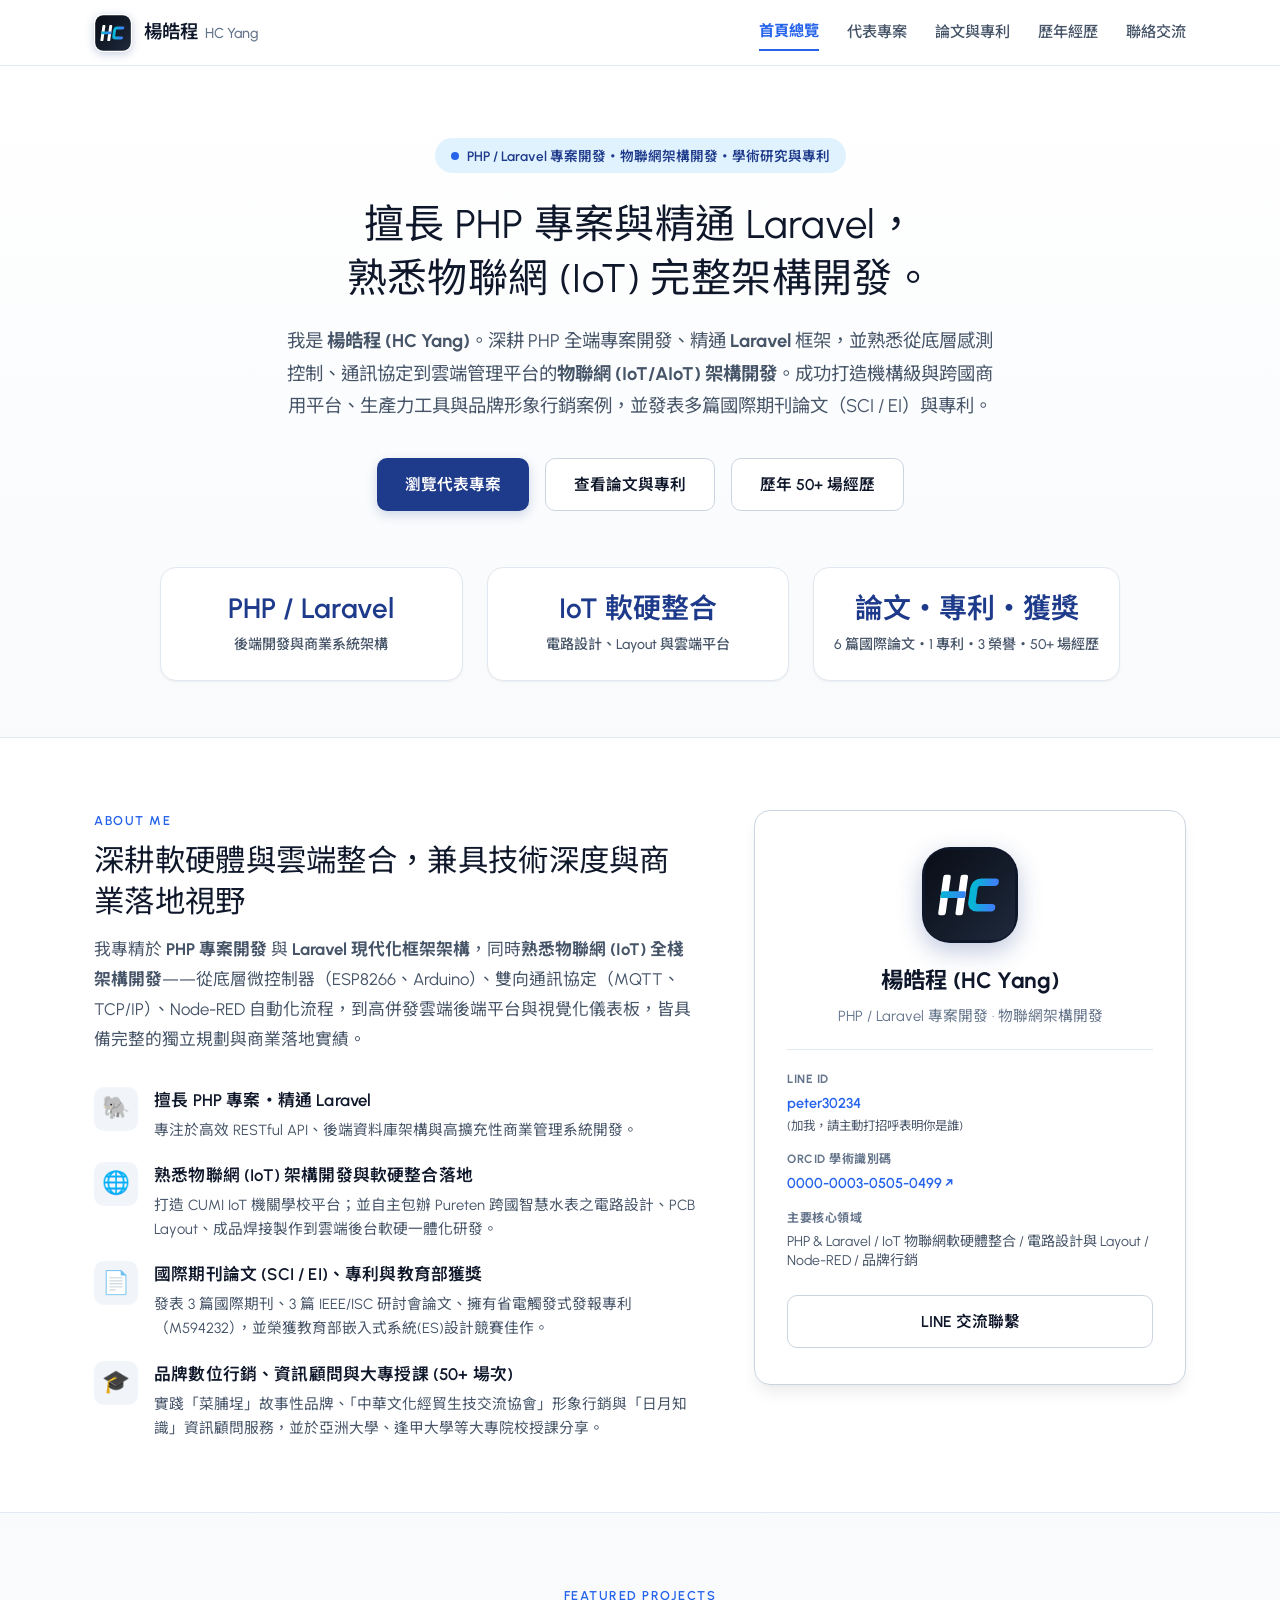
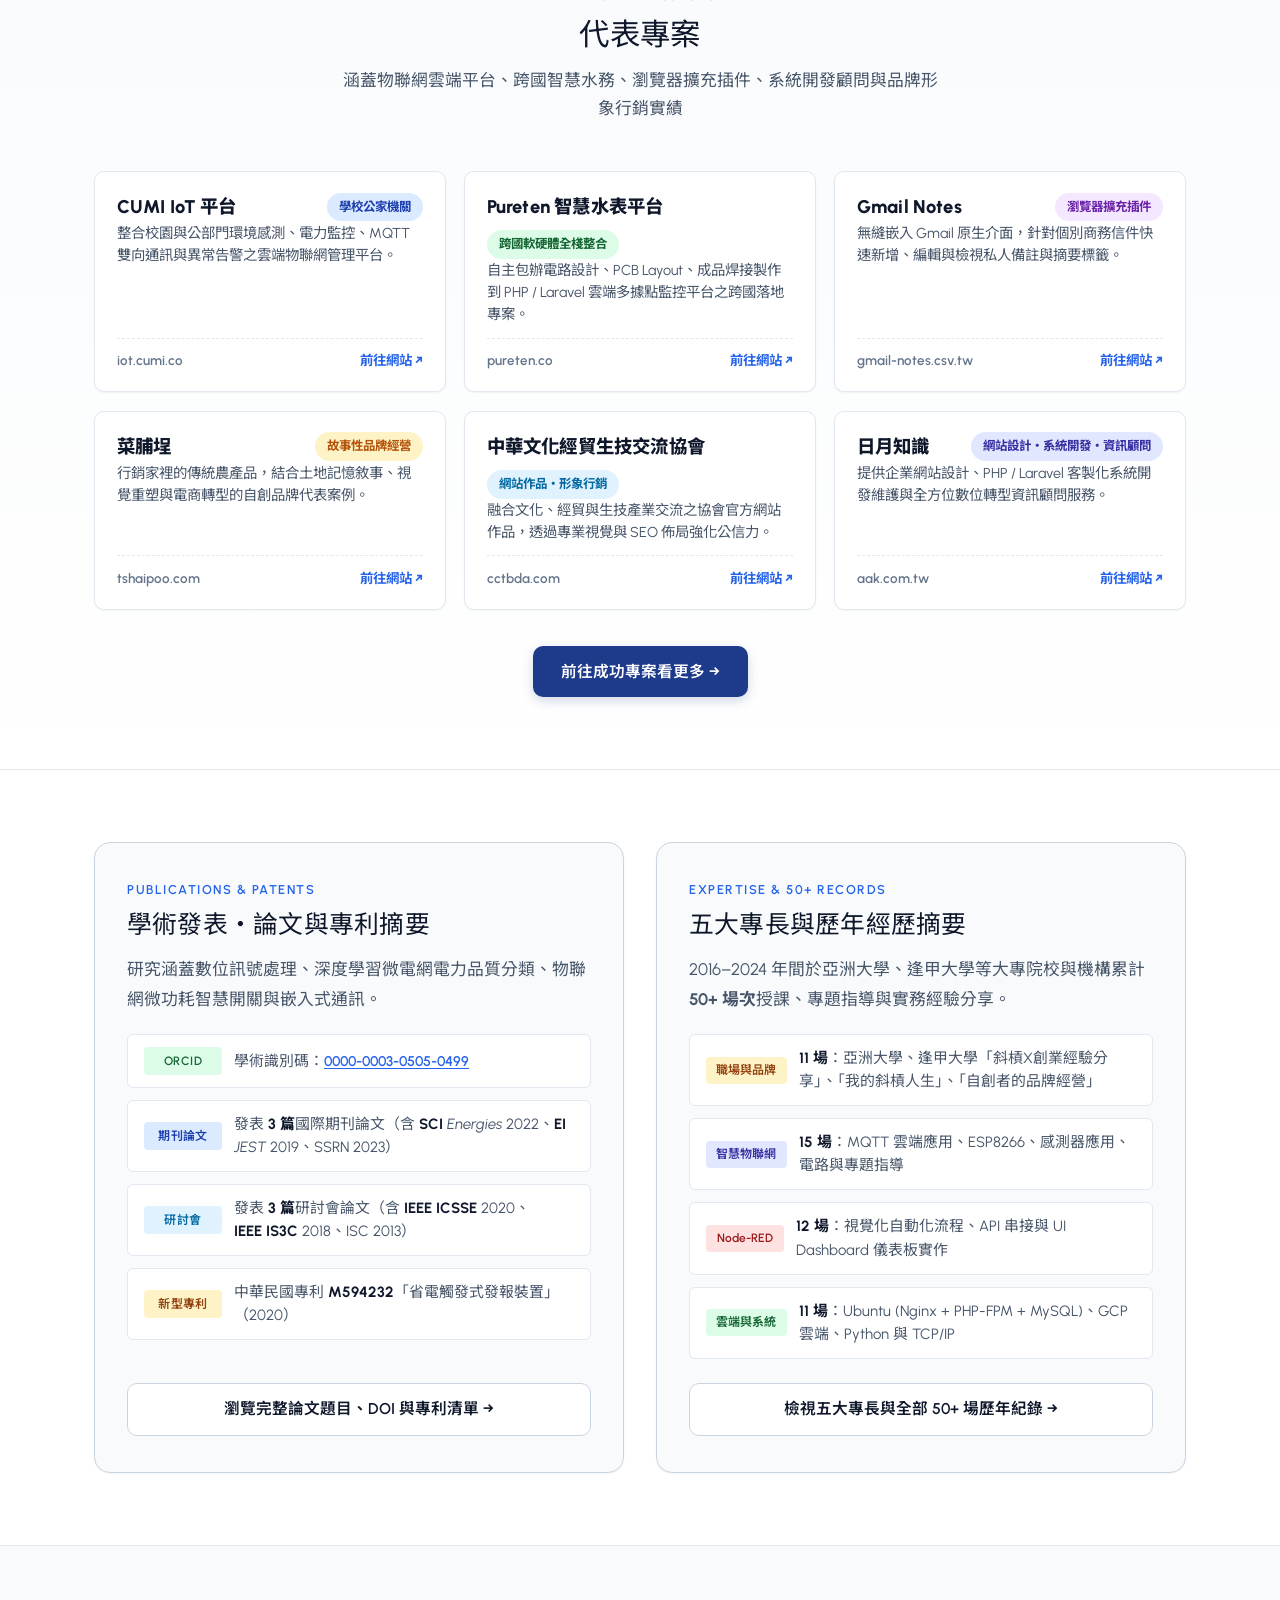
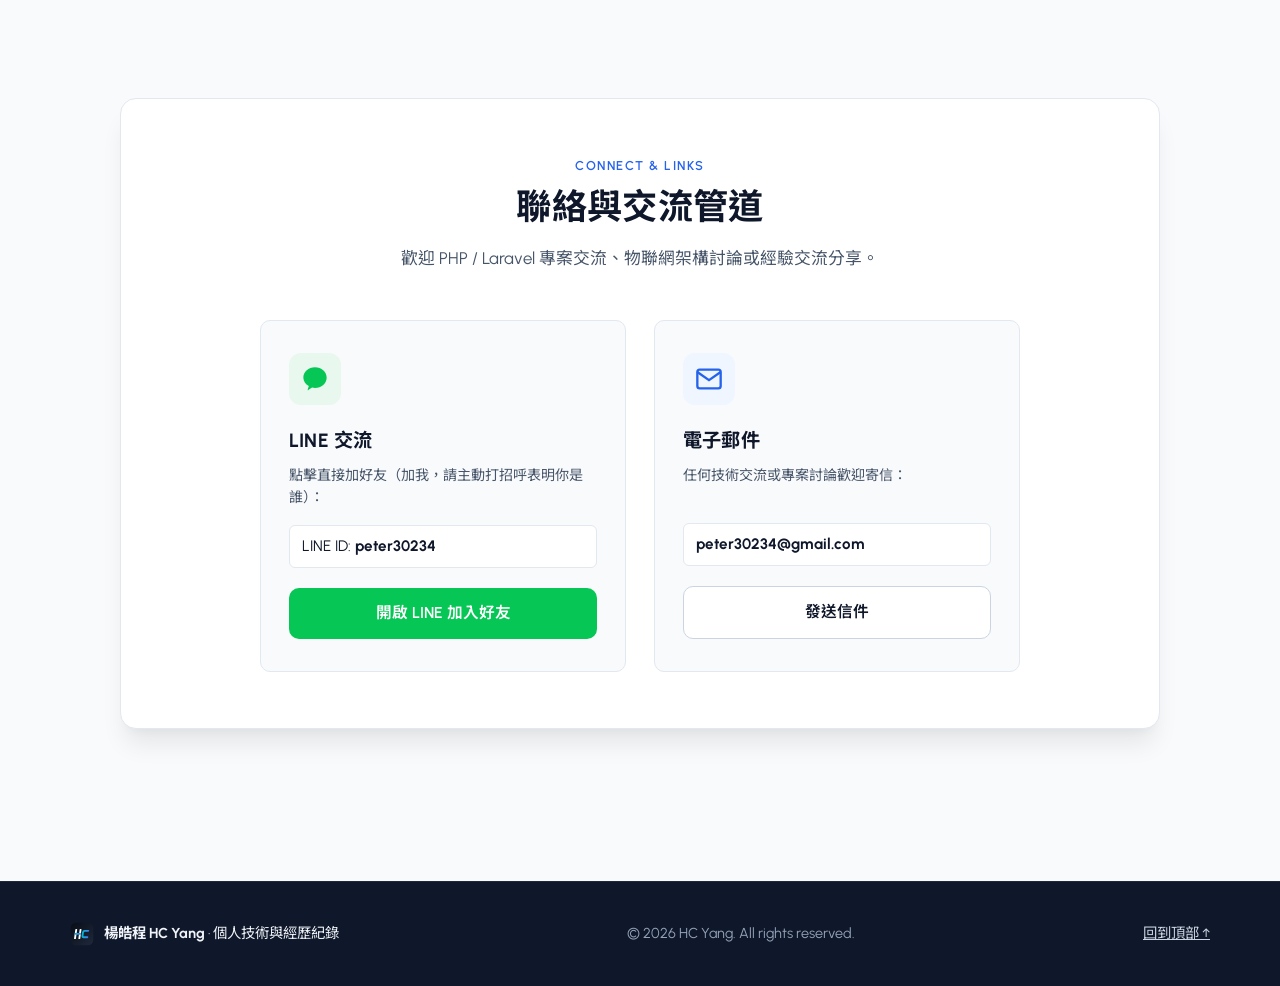
==== commit 4222d8e7: "feat(index): update experience count display to 50+ across index page" ====
--- a/index.html
+++ b/index.html
@@ -19,7 +19,7 @@
   <meta property="og:locale" content="zh_TW" />
   <meta property="og:site_name" content="楊皓程 HC Yang 個人官方網站" />
   <meta property="og:title" content="楊皓程 HC Yang | PHP / Laravel 專案開發・物聯網架構開發・論文與專利" />
-  <meta property="og:description" content="擅長 PHP 專案與精通 Laravel，熟悉物聯網 (IoT) 完整架構開發。打造 CUMI IoT 平台、Pureten 智慧水表平台、Gmail Notes 插件、菜脯埕品牌經營、中華文化經貿生技交流協會網站與日月知識資訊顧問服務，收錄 ORCID 國際論文、研發計畫與 49 場大專院校授課經歷。" />
+  <meta property="og:description" content="擅長 PHP 專案與精通 Laravel，熟悉物聯網 (IoT) 完整架構開發。打造 CUMI IoT 平台、Pureten 智慧水表平台、Gmail Notes 插件、菜脯埕品牌經營、中華文化經貿生技交流協會網站與日月知識資訊顧問服務，收錄 ORCID 國際論文、研發計畫與 50+ 場大專院校授課經歷。" />
   <meta property="og:url" content="https://hc.csv.tw/" />
   <meta property="og:image" content="https://hc.csv.tw/logo.svg" />
 
@@ -30,7 +30,7 @@
 
   <link rel="icon" type="image/svg+xml" href="favicon.svg" />
   <link rel="apple-touch-icon" href="logo.svg" />
-  <link rel="stylesheet" href="style.css?v=20261118173124" />
+  <link rel="stylesheet" href="style.css?v=20261118190022" />
 
   <!-- JSON-LD Structured Data: WebSite + Person + ProfilePage -->
   <script type="application/ld+json">
@@ -139,7 +139,7 @@
         <div class="hero-actions">
           <a href="projects.html" class="btn btn-primary">瀏覽代表專案</a>
           <a href="publications.html" class="btn btn-secondary">查看論文與專利</a>
-          <a href="experience.html" class="btn btn-secondary">歷年 49 場經歷</a>
+          <a href="experience.html" class="btn btn-secondary">歷年 50+ 場經歷</a>
         </div>
 
         <!-- Key Metrics -->
@@ -154,7 +154,7 @@
           </div>
           <div class="metric-card">
             <div class="metric-number">論文・專利・獲獎</div>
-            <div class="metric-label">6 篇國際論文・1 專利・3 榮譽・49 場經歷</div>
+            <div class="metric-label">6 篇國際論文・1 專利・3 榮譽・50+ 場經歷</div>
           </div>
         </div>
       </div>
@@ -196,7 +196,7 @@
               <div class="highlight-item">
                 <div class="highlight-icon">🎓</div>
                 <div>
-                  <h4>品牌數位行銷、資訊顧問與大專授課 (49 場次)</h4>
+                  <h4>品牌數位行銷、資訊顧問與大專授課 (50+ 場次)</h4>
                   <p>實踐「菜脯埕」故事性品牌、「中華文化經貿生技交流協會」形象行銷與「日月知識」資訊顧問服務，並於亞洲大學、逢甲大學等大專院校授課分享。</p>
                 </div>
               </div>
@@ -385,13 +385,13 @@
             </div>
           </div>
 
-          <!-- Portal 2: 5 Core Domains & 49 Records Experience -->
+          <!-- Portal 2: 5 Core Domains & 50+ Records Experience -->
           <div class="overview-portal-card">
             <div>
-              <div class="section-label">EXPERTISE & 49 RECORDS</div>
+              <div class="section-label">EXPERTISE & 50+ RECORDS</div>
               <h2 class="section-title" style="font-size: 1.55rem;">五大專長與歷年經歷摘要</h2>
               <p class="about-desc" style="margin-bottom: 0;">
-                2016–2024 年間於亞洲大學、逢甲大學等大專院校與機構累計 <strong>49 場次</strong>授課、專題指導與實務經驗分享。
+                2016–2024 年間於亞洲大學、逢甲大學等大專院校與機構累計 <strong>50+ 場次</strong>授課、專題指導與實務經驗分享。
               </p>
               <ul class="portal-summary-list">
                 <li>
@@ -414,7 +414,7 @@
             </div>
             <div>
               <a href="experience.html" class="btn btn-secondary btn-block">
-                檢視五大專長與全部 49 場歷年紀錄 &rarr;
+                檢視五大專長與全部 50+ 場歷年紀錄 &rarr;
               </a>
             </div>
           </div>
@@ -485,8 +485,9 @@
     </div>
   </footer>
 
-  <script src="lectures.js?v=20261118173124"></script>
+  <script src="lectures.js?v=20261118190022"></script>
 </body>
 </html>
 
 
+
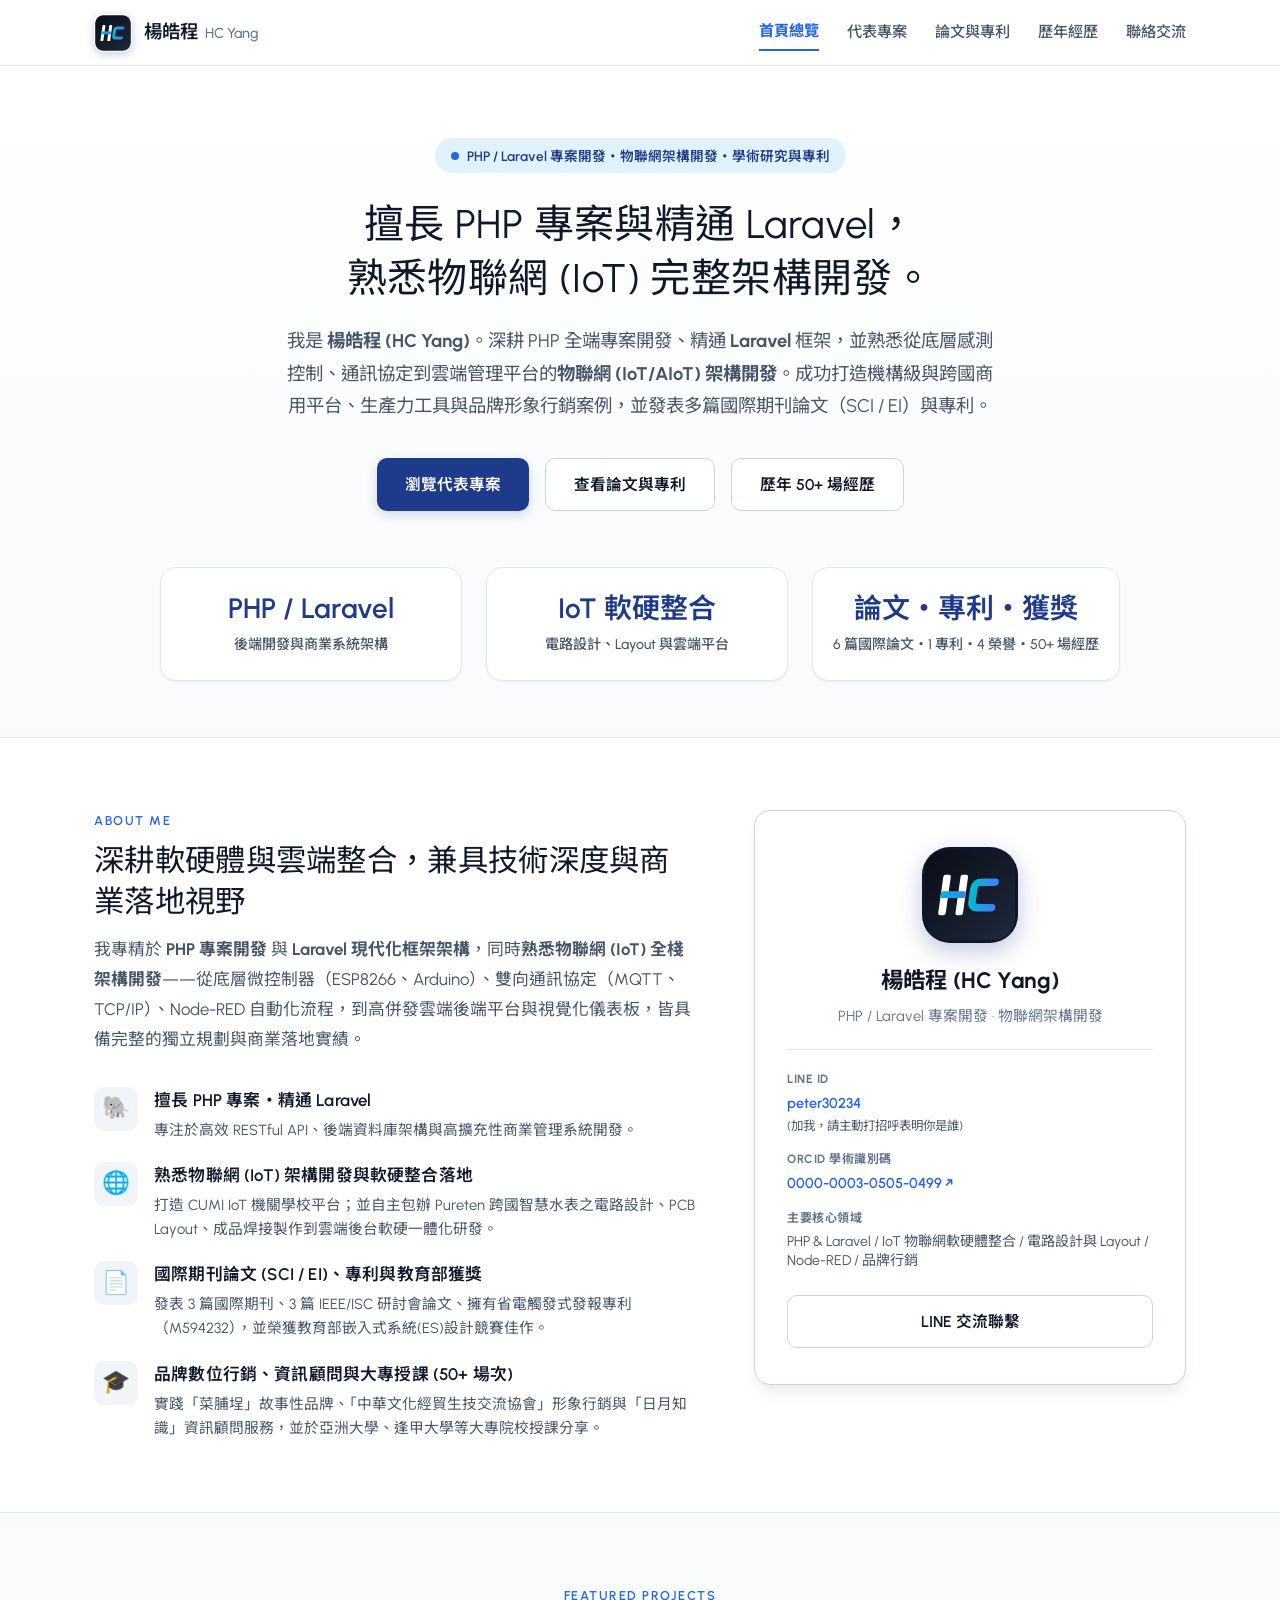
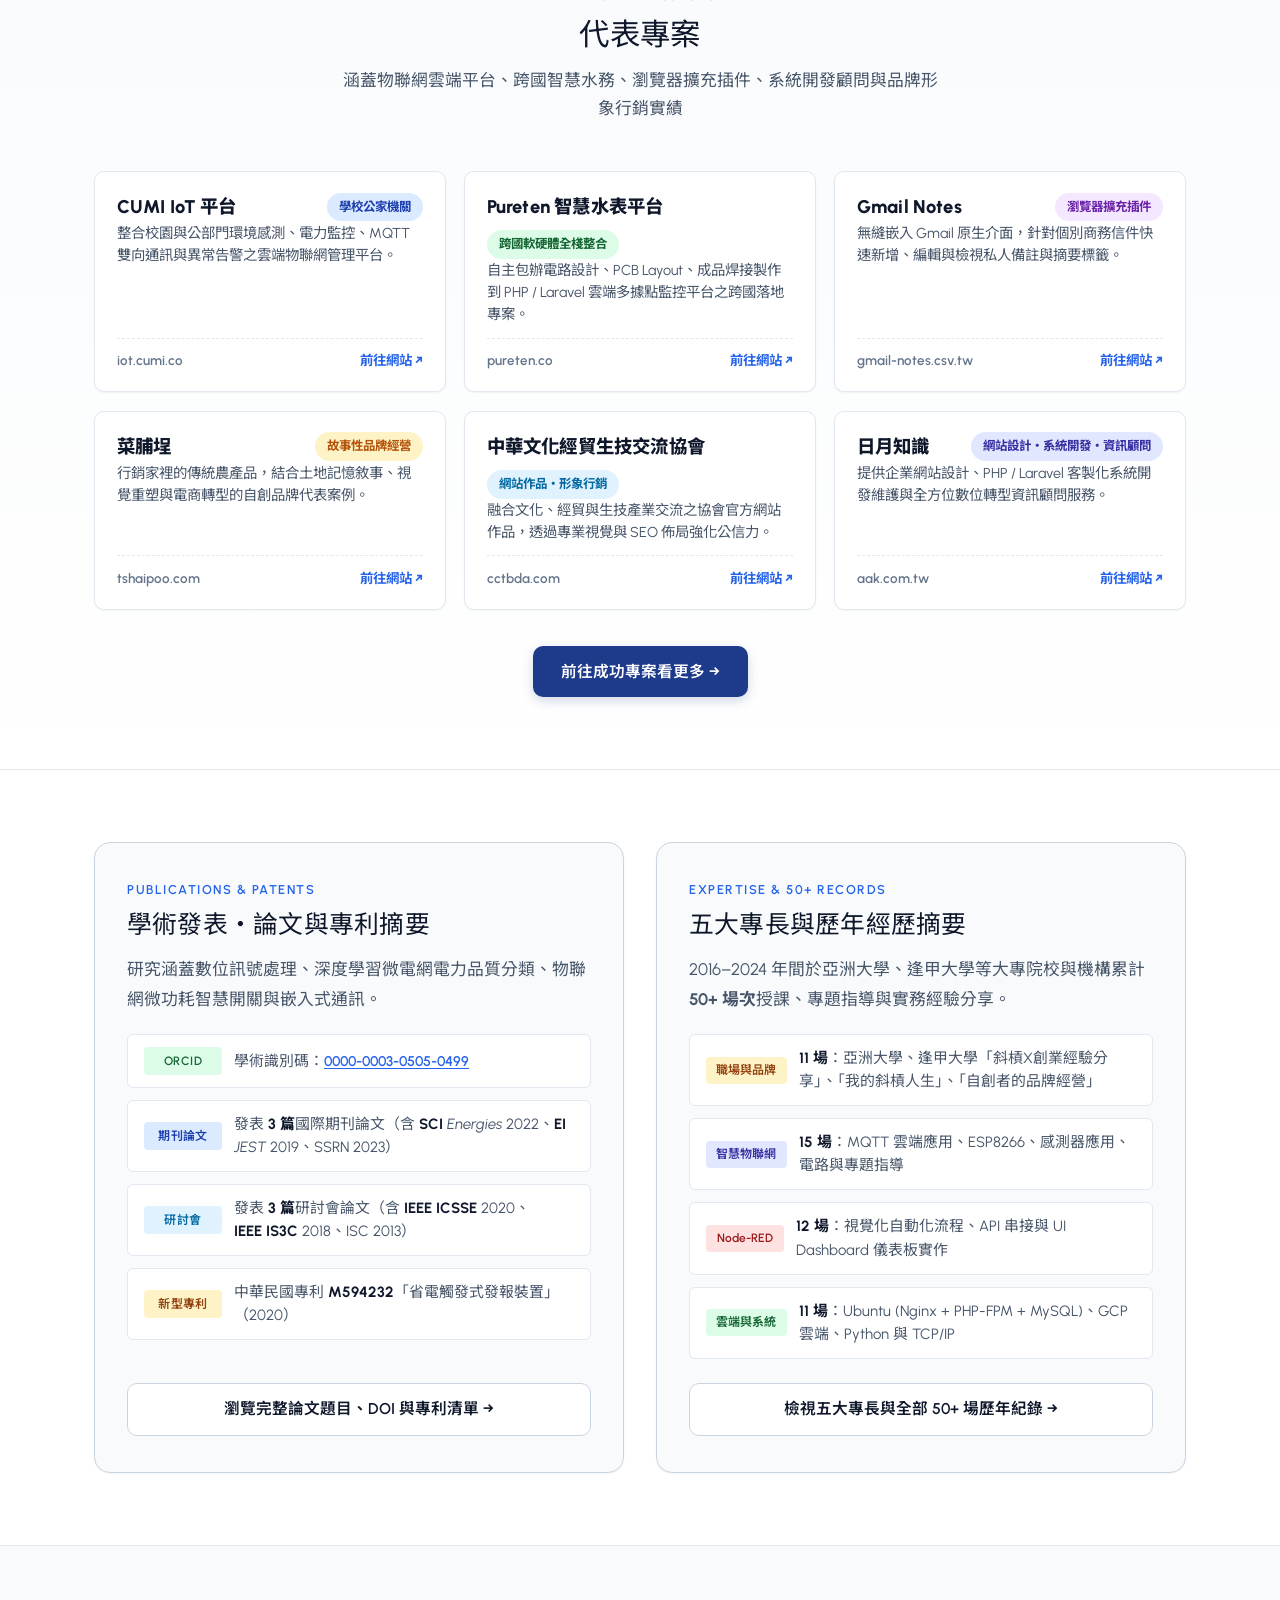
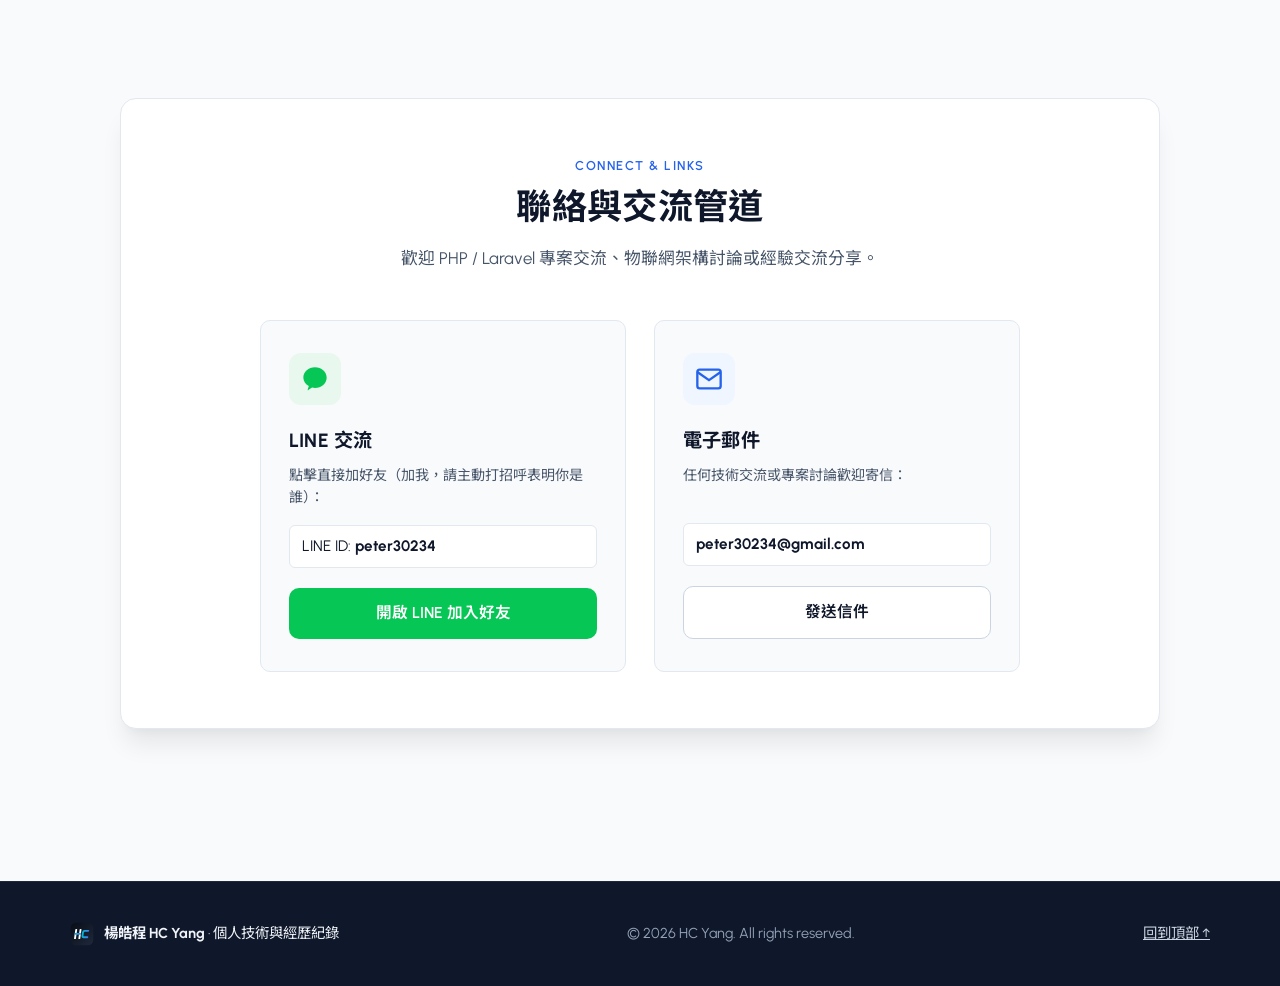
==== commit 30a832df: "feat: update publications, experience layout and R&D projects for 2026-11-19 - experience: remove ha" ====
--- a/index.html
+++ b/index.html
@@ -30,7 +30,7 @@
 
   <link rel="icon" type="image/svg+xml" href="favicon.svg" />
   <link rel="apple-touch-icon" href="logo.svg" />
-  <link rel="stylesheet" href="style.css?v=20261118190022" />
+  <link rel="stylesheet" href="style.css?v=20261119103416" />
 
   <!-- JSON-LD Structured Data: WebSite + Person + ProfilePage -->
   <script type="application/ld+json">
@@ -154,7 +154,7 @@
           </div>
           <div class="metric-card">
             <div class="metric-number">論文・專利・獲獎</div>
-            <div class="metric-label">6 篇國際論文・1 專利・3 榮譽・50+ 場經歷</div>
+            <div class="metric-label">6 篇國際論文・1 專利・4 榮譽・50+ 場經歷</div>
           </div>
         </div>
       </div>
@@ -485,9 +485,14 @@
     </div>
   </footer>
 
-  <script src="lectures.js?v=20261118190022"></script>
+  <script src="lectures.js?v=20261119103416"></script>
 </body>
 </html>
 
 
 
+
+
+
+
+
--- a/style.css
+++ b/style.css
@@ -855,8 +855,14 @@
 
 .domain-cards-grid {
   display: grid;
-  grid-template-columns: repeat(auto-fit, minmax(250px, 1fr));
+  grid-template-columns: repeat(2, 1fr);
   gap: 1.5rem;
+}
+
+@media (max-width: 768px) {
+  .domain-cards-grid {
+    grid-template-columns: 1fr;
+  }
 }
 
 .domain-card {
@@ -868,6 +874,10 @@
   flex-direction: column;
   transition: all var(--transition-fast);
   box-shadow: var(--shadow-sm);
+}
+
+.domain-card:last-child {
+  grid-column: 1 / -1;
 }
 
 .domain-card:hover {
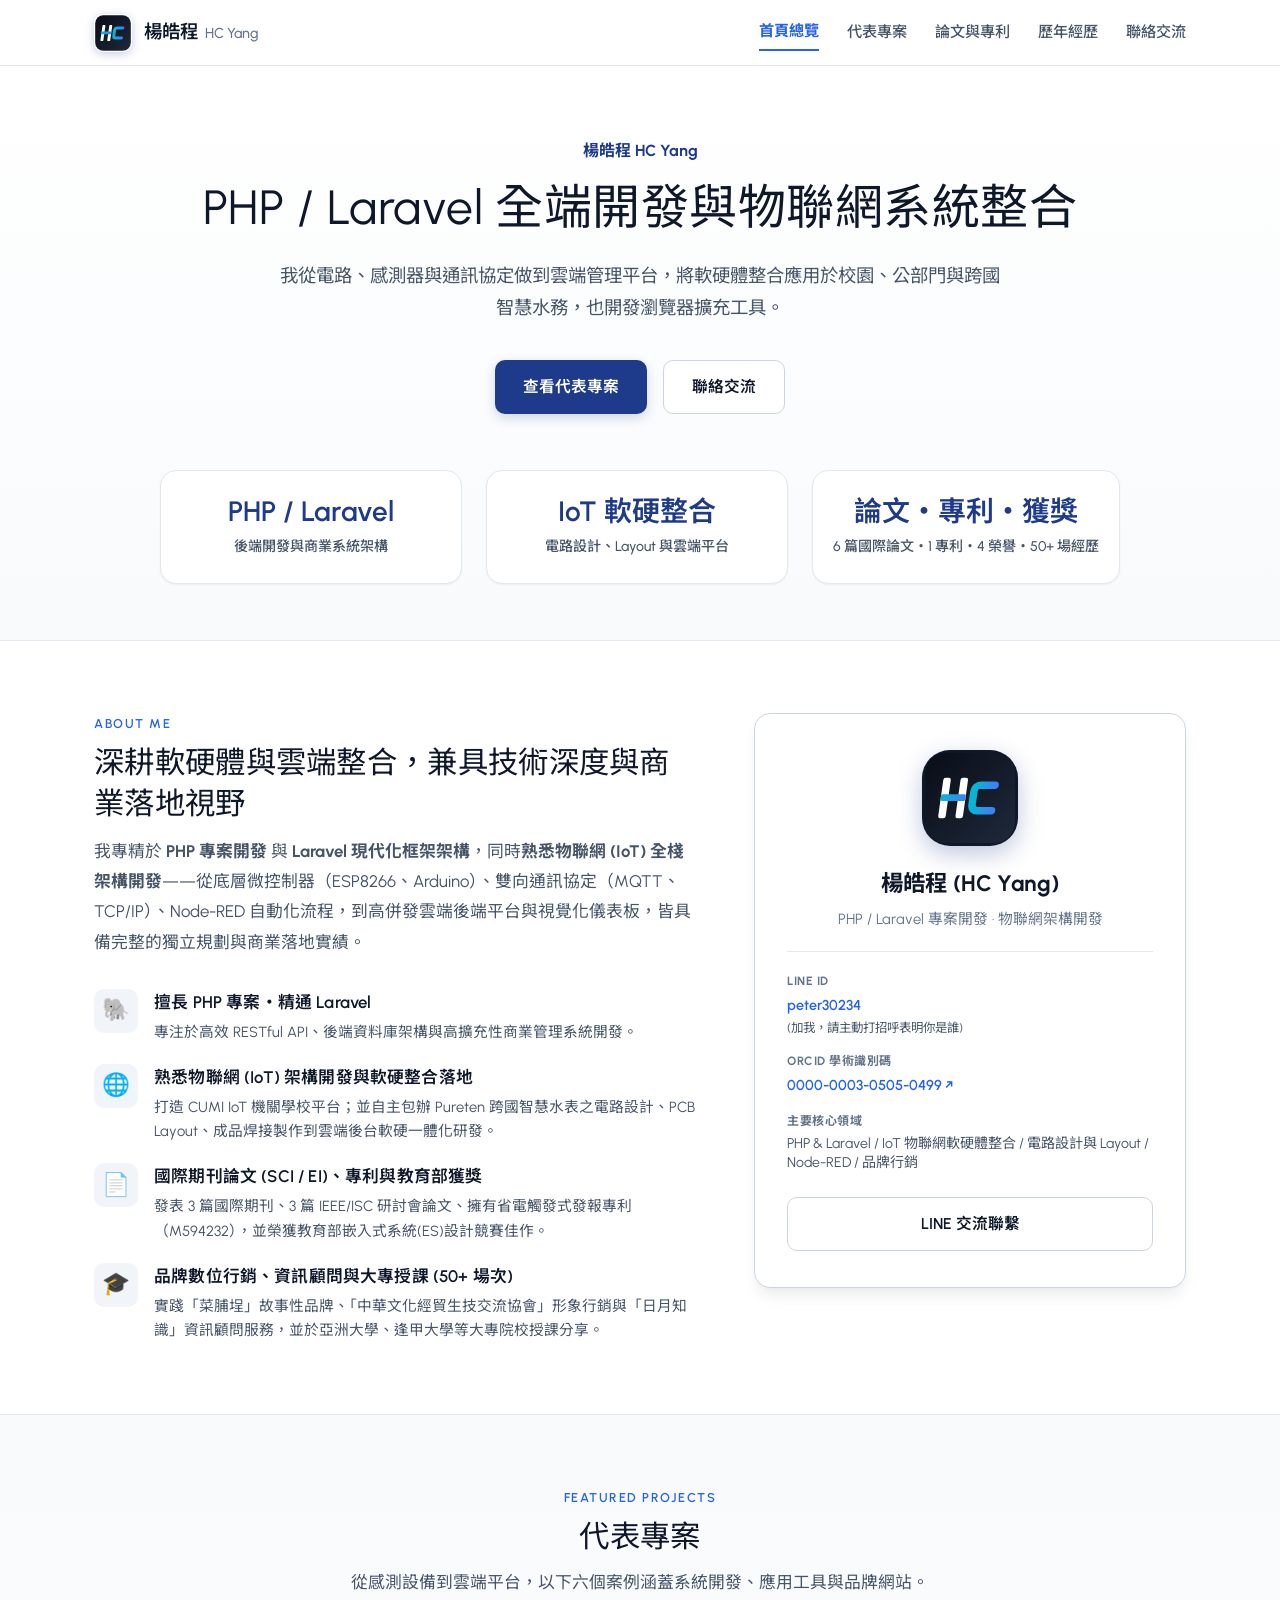
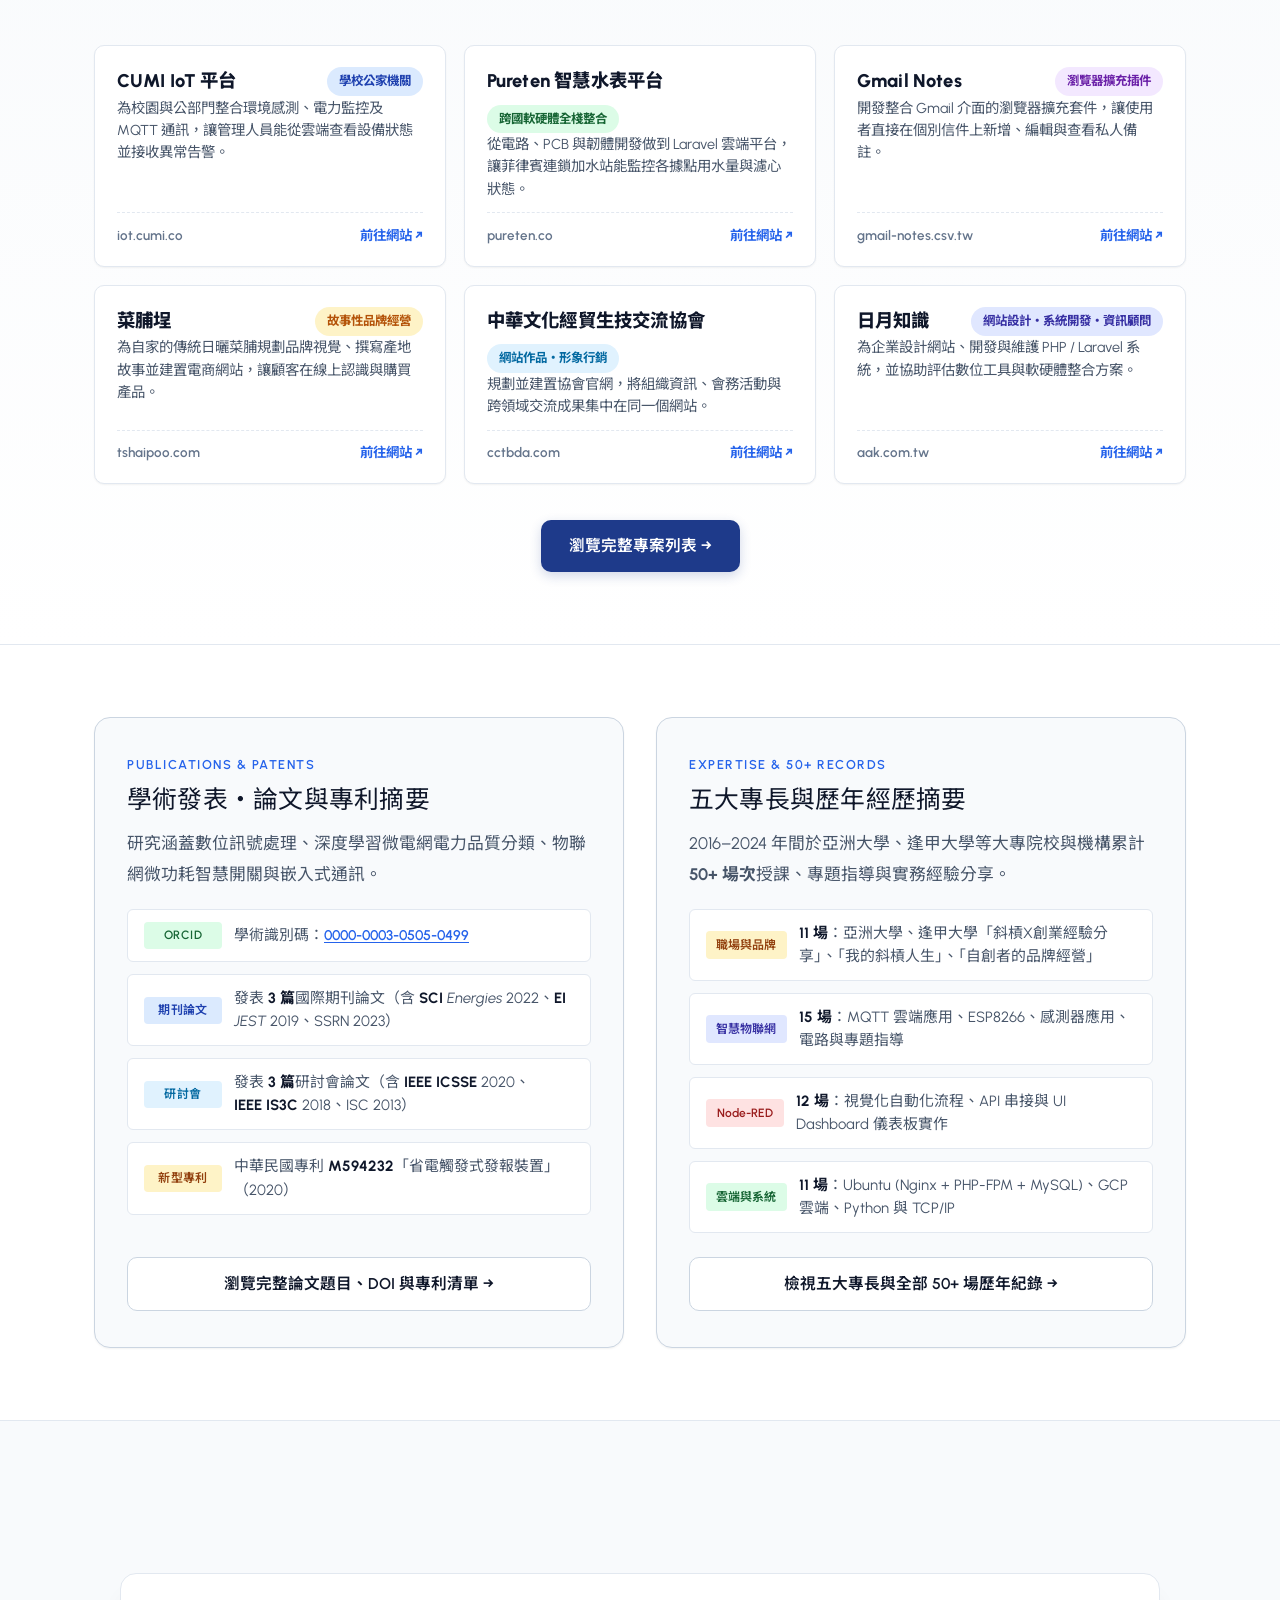
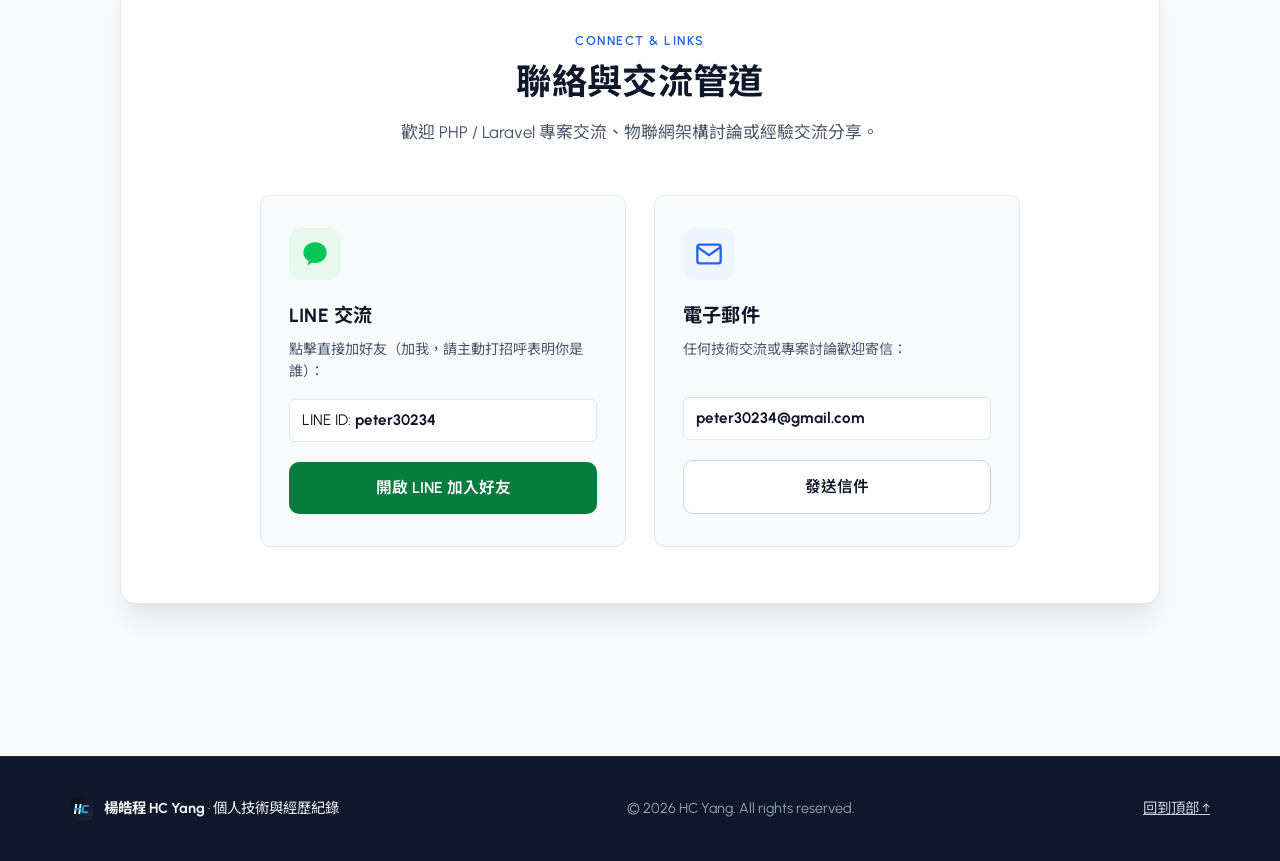
==== commit fdc017fa: "優化UI" ====
--- a/index.html
+++ b/index.html
@@ -2,6 +2,12 @@
 <html lang="zh-Hant-TW">
 <head>
   <meta charset="UTF-8" />
+  <script async src="https://www.googletagmanager.com/gtm.js?id=GTM-N45F698S"></script>
+  <script>
+    window.dataLayer = window.dataLayer || [];
+    function gtag(){dataLayer.push(arguments);}
+    gtag('js', new Date());
+  </script>
   <meta http-equiv="X-UA-Compatible" content="IE=edge" />
   <meta http-equiv="Cache-Control" content="no-cache, no-store, must-revalidate" />
   <meta http-equiv="Pragma" content="no-cache" />
@@ -22,15 +28,21 @@
   <meta property="og:description" content="擅長 PHP 專案與精通 Laravel，熟悉物聯網 (IoT) 完整架構開發。打造 CUMI IoT 平台、Pureten 智慧水表平台、Gmail Notes 插件、菜脯埕品牌經營、中華文化經貿生技交流協會網站與日月知識資訊顧問服務，收錄 ORCID 國際論文、研發計畫與 50+ 場大專院校授課經歷。" />
   <meta property="og:url" content="https://hc.csv.tw/" />
   <meta property="og:image" content="https://hc.csv.tw/logo.svg" />
+  <meta property="og:image:alt" content="楊皓程 HC Yang Logo" />
 
   <!-- Twitter Card -->
   <meta name="twitter:card" content="summary" />
   <meta name="twitter:title" content="楊皓程 HC Yang | PHP / Laravel・物聯網架構開發" />
   <meta name="twitter:description" content="CUMI IoT 平台、Pureten 智慧水表平台、Gmail Notes 插件、菜脯埕、中華文化經貿生技交流協會網站、日月知識資訊顧問與國際期刊論文著作。" />
+  <meta name="twitter:image" content="https://hc.csv.tw/logo.svg" />
+
+  <meta name="theme-color" content="#1e3a8a" />
+  <link rel="preconnect" href="https://fonts.googleapis.com" />
+  <link rel="preconnect" href="https://fonts.gstatic.com" crossorigin />
 
   <link rel="icon" type="image/svg+xml" href="favicon.svg" />
   <link rel="apple-touch-icon" href="logo.svg" />
-  <link rel="stylesheet" href="style.css?v=20261119103416" />
+  <link rel="stylesheet" href="style.css?v=20261125-ui" />
 
   <!-- JSON-LD Structured Data: WebSite + Person + ProfilePage -->
   <script type="application/ld+json">
@@ -97,6 +109,7 @@
   </script>
 </head>
 <body>
+  <a class="skip-link" href="#main-content">跳至主要內容</a>
   <!-- Navigation -->
   <header class="site-header" id="top">
     <div class="nav-container">
@@ -105,41 +118,35 @@
         <span class="logo-text">楊皓程 <span>HC Yang</span></span>
       </a>
 
+      <button class="menu-toggle" id="menuToggle" type="button" aria-label="網站選單" aria-controls="mainNav" aria-expanded="false">
+        <span class="bar"></span>
+        <span class="bar"></span>
+        <span class="bar"></span>
+      </button>
+
       <nav class="main-nav" id="mainNav" aria-label="主導覽列">
-        <a href="index.html" class="nav-link active">首頁總覽</a>
+        <a href="index.html" class="nav-link active" aria-current="page">首頁總覽</a>
         <a href="projects.html" class="nav-link">代表專案</a>
         <a href="publications.html" class="nav-link">論文與專利</a>
         <a href="experience.html" class="nav-link">歷年經歷</a>
         <a href="#contact" class="nav-link">聯絡交流</a>
       </nav>
-
-      <button class="menu-toggle" id="menuToggle" aria-label="切換選單">
-        <span class="bar"></span>
-        <span class="bar"></span>
-        <span class="bar"></span>
-      </button>
     </div>
   </header>
 
-  <main>
+  <main id="main-content" tabindex="-1">
     <!-- Hero Section -->
     <section class="hero-section">
       <div class="hero-container">
-        <div class="hero-badge">
-          <span class="badge-dot"></span> PHP / Laravel 專案開發・物聯網架構開發・學術研究與專利
-        </div>
-        <h1 class="hero-title">
-          擅長 PHP 專案與精通 Laravel，<br />
-          熟悉物聯網 (IoT) 完整架構開發。
-        </h1>
+        <p class="hero-name">楊皓程 HC Yang</p>
+        <h1 class="hero-title">PHP / Laravel 全端開發與物聯網系統整合</h1>
         <p class="hero-subtitle">
-          我是 <strong>楊皓程 (HC Yang)</strong>。深耕 PHP 全端專案開發、精通 <strong>Laravel</strong> 框架，並熟悉從底層感測控制、通訊協定到雲端管理平台的<strong>物聯網 (IoT/AIoT) 架構開發</strong>。成功打造機構級與跨國商用平台、生產力工具與品牌形象行銷案例，並發表多篇國際期刊論文（SCI / EI）與專利。
+          我從電路、感測器與通訊協定做到雲端管理平台，將軟硬體整合應用於校園、公部門與跨國智慧水務，也開發瀏覽器擴充工具。
         </p>
 
         <div class="hero-actions">
-          <a href="projects.html" class="btn btn-primary">瀏覽代表專案</a>
-          <a href="publications.html" class="btn btn-secondary">查看論文與專利</a>
-          <a href="experience.html" class="btn btn-secondary">歷年 50+ 場經歷</a>
+          <a href="#projects" class="btn btn-primary">查看代表專案</a>
+          <a href="#contact" class="btn btn-secondary">聯絡交流</a>
         </div>
 
         <!-- Key Metrics -->
@@ -250,7 +257,7 @@
         <div class="section-header-center">
           <div class="section-label">FEATURED PROJECTS</div>
           <h2 class="section-title">代表專案</h2>
-          <p class="section-subtitle">涵蓋物聯網雲端平台、跨國智慧水務、瀏覽器擴充插件、系統開發顧問與品牌形象行銷實績</p>
+          <p class="section-subtitle">從感測設備到雲端平台，以下六個案例涵蓋系統開發、應用工具與品牌網站。</p>
         </div>
 
         <div class="compact-projects-grid">
@@ -260,11 +267,11 @@
                 <h3 class="compact-proj-title">CUMI IoT 平台</h3>
                 <span class="proj-badge badge-gov">學校公家機關</span>
               </div>
-              <p class="compact-proj-desc">整合校園與公部門環境感測、電力監控、MQTT 雙向通訊與異常告警之雲端物聯網管理平台。</p>
+              <p class="compact-proj-desc">為校園與公部門整合環境感測、電力監控及 MQTT 通訊，讓管理人員能從雲端查看設備狀態並接收異常告警。</p>
             </div>
             <div class="compact-proj-foot">
               <span class="compact-proj-domain">iot.cumi.co</span>
-              <a href="https://iot.cumi.co/" target="_blank" rel="noopener" class="compact-proj-link">前往網站 &nearr;</a>
+              <a href="https://iot.cumi.co/" target="_blank" rel="noopener" class="compact-proj-link" aria-label="前往網站：CUMI IoT 平台（另開分頁）">前往網站 &nearr;</a>
             </div>
           </article>
 
@@ -274,11 +281,11 @@
                 <h3 class="compact-proj-title">Pureten 智慧水表平台</h3>
                 <span class="proj-badge badge-global">跨國軟硬體全棧整合</span>
               </div>
-              <p class="compact-proj-desc">自主包辦電路設計、PCB Layout、成品焊接製作到 PHP / Laravel 雲端多據點監控平台之跨國落地專案。</p>
+              <p class="compact-proj-desc">從電路、PCB 與韌體開發做到 Laravel 雲端平台，讓菲律賓連鎖加水站能監控各據點用水量與濾心狀態。</p>
             </div>
             <div class="compact-proj-foot">
               <span class="compact-proj-domain">pureten.co</span>
-              <a href="https://pureten.co/" target="_blank" rel="noopener" class="compact-proj-link">前往網站 &nearr;</a>
+              <a href="https://pureten.co/" target="_blank" rel="noopener" class="compact-proj-link" aria-label="前往網站：Pureten 智慧水表平台（另開分頁）">前往網站 &nearr;</a>
             </div>
           </article>
 
@@ -288,11 +295,11 @@
                 <h3 class="compact-proj-title">Gmail Notes</h3>
                 <span class="proj-badge badge-ext">瀏覽器擴充插件</span>
               </div>
-              <p class="compact-proj-desc">無縫嵌入 Gmail 原生介面，針對個別商務信件快速新增、編輯與檢視私人備註與摘要標籤。</p>
+              <p class="compact-proj-desc">開發整合 Gmail 介面的瀏覽器擴充套件，讓使用者直接在個別信件上新增、編輯與查看私人備註。</p>
             </div>
             <div class="compact-proj-foot">
               <span class="compact-proj-domain">gmail-notes.csv.tw</span>
-              <a href="https://gmail-notes.csv.tw/" target="_blank" rel="noopener" class="compact-proj-link">前往網站 &nearr;</a>
+              <a href="https://gmail-notes.csv.tw/" target="_blank" rel="noopener" class="compact-proj-link" aria-label="前往網站：Gmail Notes（另開分頁）">前往網站 &nearr;</a>
             </div>
           </article>
 
@@ -302,11 +309,11 @@
                 <h3 class="compact-proj-title">菜脯埕</h3>
                 <span class="proj-badge badge-brand">故事性品牌經營</span>
               </div>
-              <p class="compact-proj-desc">行銷家裡的傳統農產品，結合土地記憶敘事、視覺重塑與電商轉型的自創品牌代表案例。</p>
+              <p class="compact-proj-desc">為自家的傳統日曬菜脯規劃品牌視覺、撰寫產地故事並建置電商網站，讓顧客在線上認識與購買產品。</p>
             </div>
             <div class="compact-proj-foot">
               <span class="compact-proj-domain">tshaipoo.com</span>
-              <a href="https://tshaipoo.com/" target="_blank" rel="noopener" class="compact-proj-link">前往網站 &nearr;</a>
+              <a href="https://tshaipoo.com/" target="_blank" rel="noopener" class="compact-proj-link" aria-label="前往網站：菜脯埕（另開分頁）">前往網站 &nearr;</a>
             </div>
           </article>
 
@@ -316,11 +323,11 @@
                 <h3 class="compact-proj-title">中華文化經貿生技交流協會</h3>
                 <span class="proj-badge badge-assoc">網站作品・形象行銷</span>
               </div>
-              <p class="compact-proj-desc">融合文化、經貿與生技產業交流之協會官方網站作品，透過專業視覺與 SEO 佈局強化公信力。</p>
+              <p class="compact-proj-desc">規劃並建置協會官網，將組織資訊、會務活動與跨領域交流成果集中在同一個網站。</p>
             </div>
             <div class="compact-proj-foot">
               <span class="compact-proj-domain">cctbda.com</span>
-              <a href="https://cctbda.com/" target="_blank" rel="noopener" class="compact-proj-link">前往網站 &nearr;</a>
+              <a href="https://cctbda.com/" target="_blank" rel="noopener" class="compact-proj-link" aria-label="前往網站：中華文化經貿生技交流協會（另開分頁）">前往網站 &nearr;</a>
             </div>
           </article>
 
@@ -330,18 +337,18 @@
                 <h3 class="compact-proj-title">日月知識</h3>
                 <span class="proj-badge badge-consult">網站設計・系統開發・資訊顧問</span>
               </div>
-              <p class="compact-proj-desc">提供企業網站設計、PHP / Laravel 客製化系統開發維護與全方位數位轉型資訊顧問服務。</p>
+              <p class="compact-proj-desc">為企業設計網站、開發與維護 PHP / Laravel 系統，並協助評估數位工具與軟硬體整合方案。</p>
             </div>
             <div class="compact-proj-foot">
               <span class="compact-proj-domain">aak.com.tw</span>
-              <a href="https://aak.com.tw/" target="_blank" rel="noopener" class="compact-proj-link">前往網站 &nearr;</a>
+              <a href="https://aak.com.tw/" target="_blank" rel="noopener" class="compact-proj-link" aria-label="前往網站：日月知識（另開分頁）">前往網站 &nearr;</a>
             </div>
           </article>
         </div>
 
         <div class="section-more-cta">
           <a href="projects.html" class="btn btn-primary">
-            前往成功專案看更多 &rarr;
+            瀏覽完整專案列表 &rarr;
           </a>
         </div>
       </div>
@@ -485,7 +492,8 @@
     </div>
   </footer>
 
-  <script src="lectures.js?v=20261119103416"></script>
+  <script src="lectures.js?v=20261125-ui"></script>
+  <script src="navigation.js?v=20261125-ui"></script>
 </body>
 </html>
 
@@ -496,3 +504,7 @@
 
 
 
+
+
+
+
--- a/style.css
+++ b/style.css
@@ -69,6 +69,7 @@
 
 html {
   scroll-behavior: smooth;
+  scroll-padding-top: 5rem;
   font-size: 16px;
   -webkit-font-smoothing: antialiased;
 }
@@ -291,31 +292,18 @@
   margin: 0 auto;
 }
 
-.hero-badge {
-  display: inline-flex;
-  align-items: center;
-  gap: 0.5rem;
-  padding: 0.4rem 1rem;
-  background: var(--color-accent-subtle);
+.hero-name {
   color: var(--color-primary);
-  font-size: 0.85rem;
-  font-weight: 600;
-  border-radius: var(--radius-full);
-  margin-bottom: 1.5rem;
-}
-
-.badge-dot {
-  width: 8px;
-  height: 8px;
-  background: var(--color-primary-light);
-  border-radius: 50%;
-  display: inline-block;
+  font-size: 1rem;
+  font-weight: 700;
+  margin-bottom: 0.65rem;
 }
 
 .hero-title {
   font-family: var(--font-display);
-  font-size: 2.5rem;
+  font-size: clamp(1.85rem, 4.5vw, 3rem);
   line-height: 1.35;
+  text-wrap: balance;
   font-weight: 400;
   letter-spacing: 0.01em;
   color: var(--text-main);
@@ -376,12 +364,12 @@
 }
 
 .btn-line {
-  background: var(--color-line);
+  background: #087c3f;
   color: #fff;
 }
 
 .btn-line:hover {
-  background: var(--color-line-hover);
+  background: #066533;
   color: #fff;
   transform: translateY(-1px);
 }
@@ -1799,10 +1787,6 @@
    Responsive Breakpoints
    ========================================================================== */
 @media (max-width: 900px) {
-  .hero-title {
-    font-size: 2.1rem;
-  }
-
   .about-grid {
     grid-template-columns: 1fr;
     gap: 2.5rem;
@@ -1829,11 +1813,29 @@
 }
 
 @media (max-width: 768px) {
-  .menu-toggle {
-    display: flex;
+  .site-header:not(.nav-enhanced) {
+    position: static;
+  }
+
+  .nav-container {
+    flex-wrap: wrap;
   }
 
   .main-nav {
+    width: 100%;
+    flex-wrap: wrap;
+    gap: 0 1rem;
+  }
+
+  .nav-enhanced .menu-toggle {
+    display: inline-flex;
+    align-items: center;
+    justify-content: center;
+    min-width: 44px;
+    min-height: 44px;
+  }
+
+  .nav-enhanced .main-nav {
     display: none;
     position: absolute;
     top: 100%;
@@ -1841,14 +1843,33 @@
     right: 0;
     background: #ffffff;
     flex-direction: column;
-    padding: 1.5rem;
+    align-items: stretch;
+    flex-wrap: nowrap;
+    max-height: calc(100dvh - 4.5rem);
+    overflow-y: auto;
+    padding: 0.5rem 1.25rem 1rem;
     border-bottom: 1px solid var(--border-strong);
     box-shadow: var(--shadow-lg);
-    gap: 1rem;
-  }
-
-  .main-nav.open {
+    gap: 0;
+  }
+
+  .nav-enhanced .main-nav.open {
     display: flex;
+  }
+
+  .main-nav .nav-link {
+    display: flex;
+    align-items: center;
+    min-height: 44px;
+  }
+
+  .hero-section {
+    padding: 2.75rem 1.25rem 2rem;
+  }
+
+  .hero-actions {
+    gap: 0.65rem;
+    margin-bottom: 2rem;
   }
 
   .btn-contact-nav {
@@ -1895,7 +1916,7 @@
    ========================================================================== */
 .compact-projects-grid {
   display: grid;
-  grid-template-columns: repeat(auto-fit, minmax(300px, 1fr));
+  grid-template-columns: repeat(auto-fit, minmax(min(100%, 300px), 1fr));
   gap: 1.15rem;
 }
 
@@ -2339,5 +2360,37 @@
   transform: scale(1.08);
 }
 
-
-
+/* Keyboard navigation and motion preferences */
+:focus-visible {
+  outline: 3px solid var(--color-primary-light);
+  outline-offset: 3px;
+}
+
+.skip-link {
+  position: fixed;
+  inset: 0.75rem auto auto 0.75rem;
+  z-index: 101;
+  padding: 0.65rem 1rem;
+  background: var(--color-primary);
+  color: #fff;
+  border-radius: var(--radius-md);
+  transform: translateY(-200%);
+}
+
+.skip-link:focus {
+  transform: none;
+}
+
+@media (prefers-reduced-motion: reduce) {
+  html {
+    scroll-behavior: auto;
+  }
+
+  .btn, .compact-project-item, .brand-logo-img {
+    transition: none;
+  }
+
+  .btn:hover, .compact-project-item:hover, .brand-logo:hover .brand-logo-img {
+    transform: none;
+  }
+}
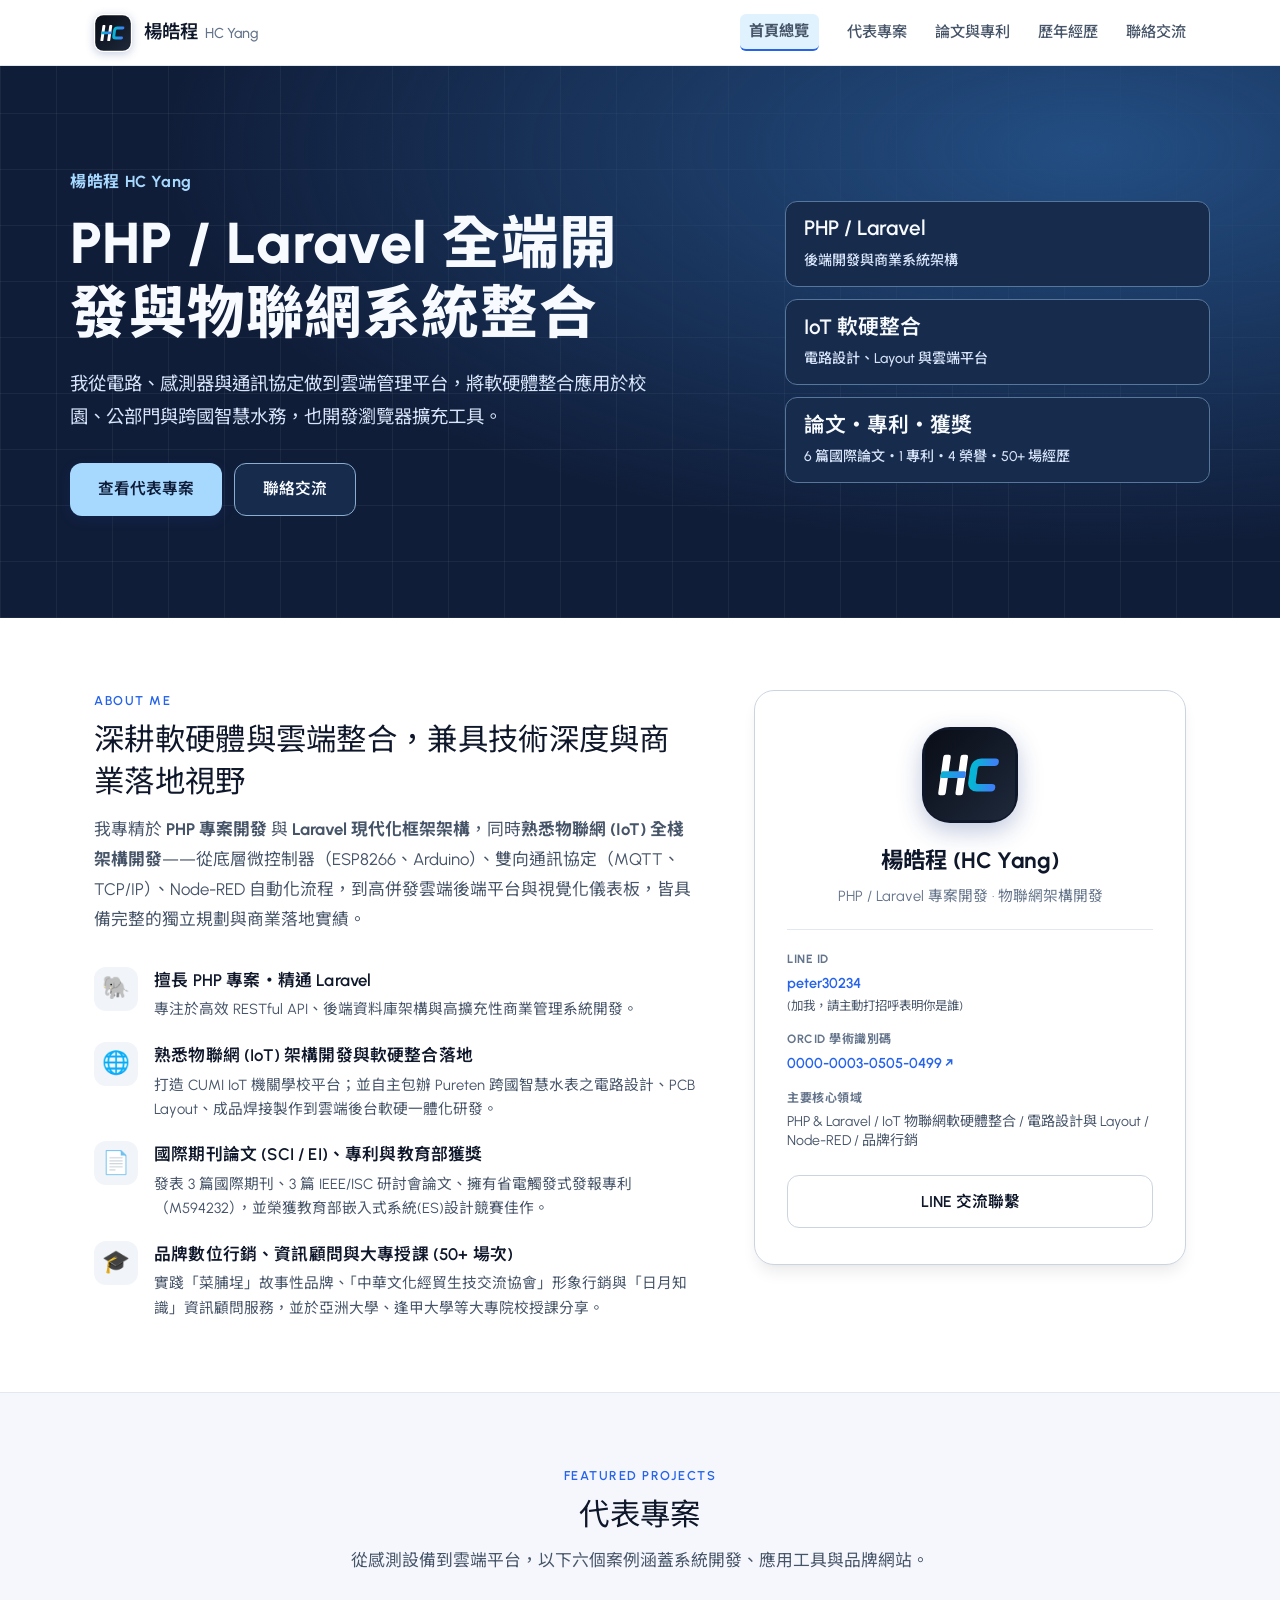
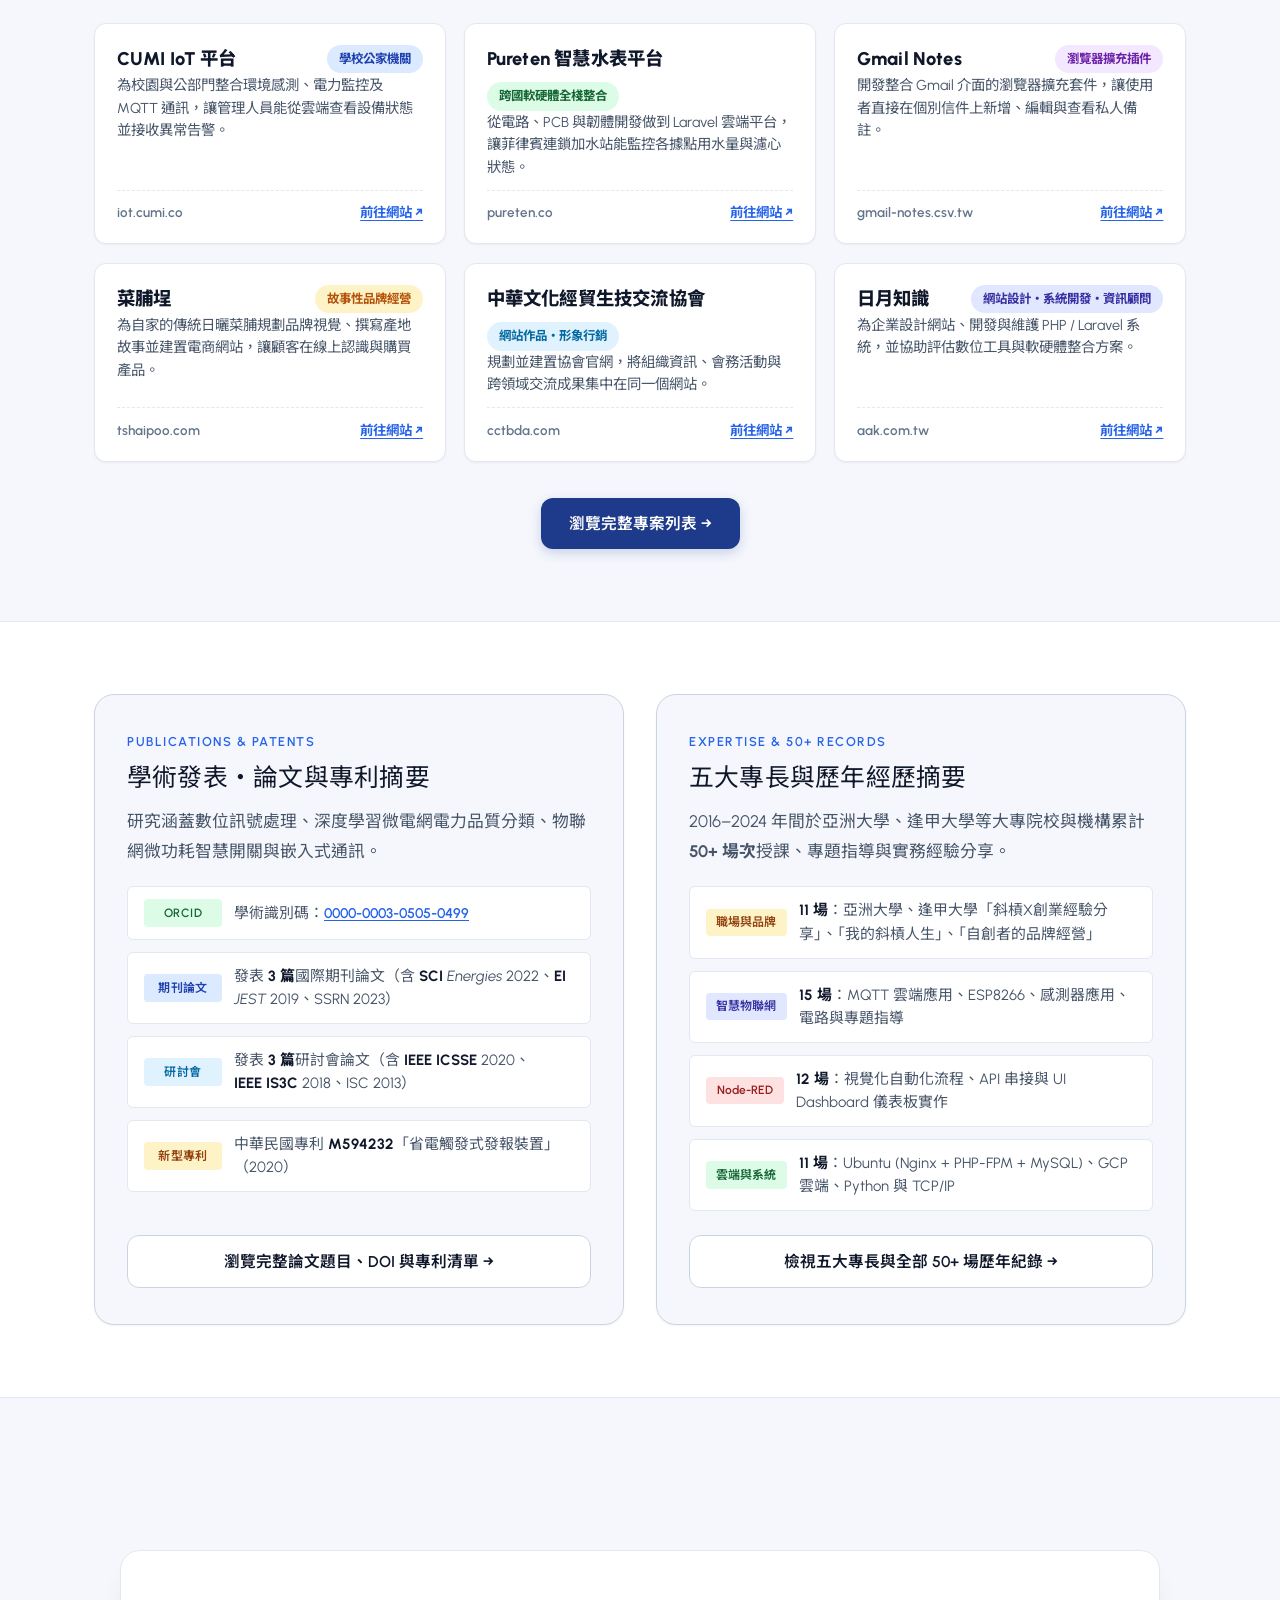
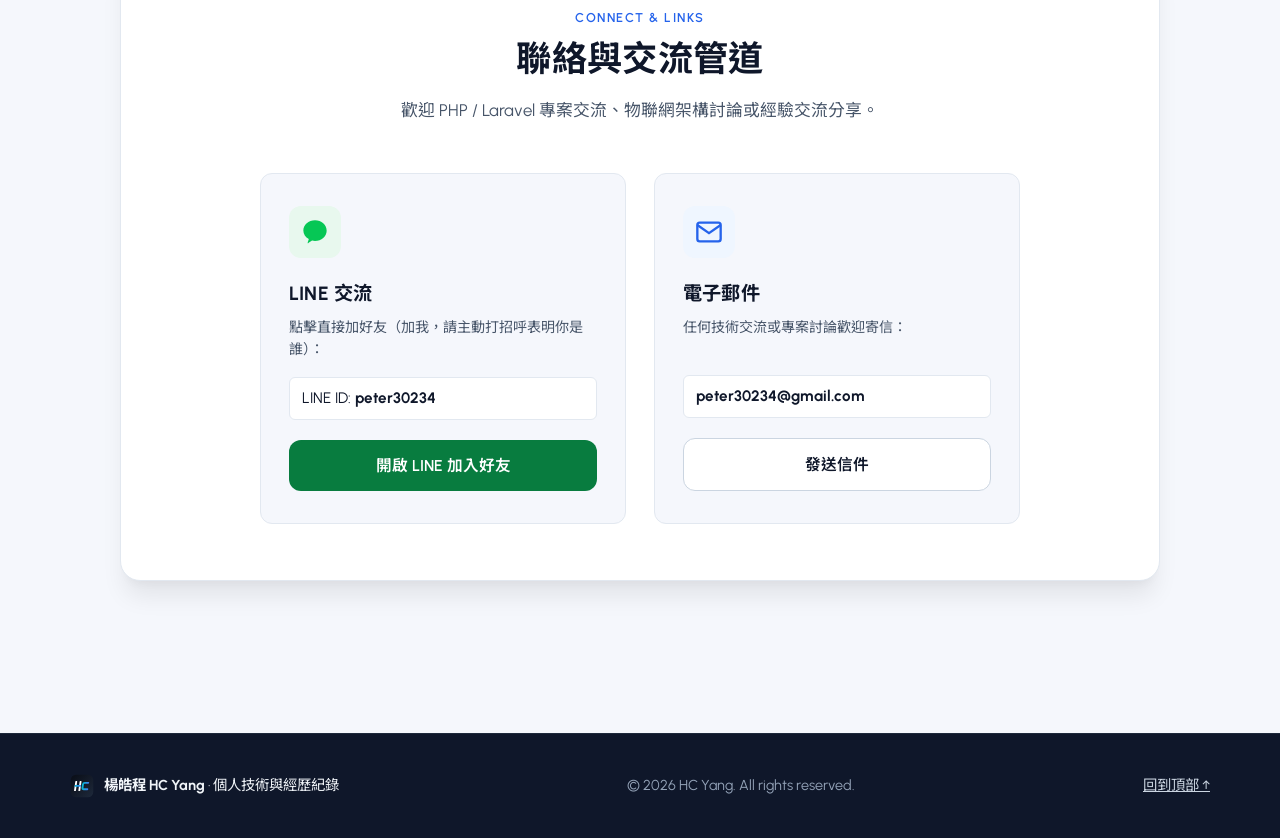
==== commit b9b895fc: "美化" ====
--- a/index.html
+++ b/index.html
@@ -42,7 +42,7 @@
 
   <link rel="icon" type="image/svg+xml" href="favicon.svg" />
   <link rel="apple-touch-icon" href="logo.svg" />
-  <link rel="stylesheet" href="style.css?v=20261125-ui" />
+  <link rel="stylesheet" href="style.css?v=20261125-portfolio" />
 
   <!-- JSON-LD Structured Data: WebSite + Person + ProfilePage -->
   <script type="application/ld+json">
@@ -138,15 +138,17 @@
     <!-- Hero Section -->
     <section class="hero-section">
       <div class="hero-container">
-        <p class="hero-name">楊皓程 HC Yang</p>
-        <h1 class="hero-title">PHP / Laravel 全端開發與物聯網系統整合</h1>
-        <p class="hero-subtitle">
-          我從電路、感測器與通訊協定做到雲端管理平台，將軟硬體整合應用於校園、公部門與跨國智慧水務，也開發瀏覽器擴充工具。
-        </p>
-
-        <div class="hero-actions">
-          <a href="#projects" class="btn btn-primary">查看代表專案</a>
-          <a href="#contact" class="btn btn-secondary">聯絡交流</a>
+        <div class="hero-intro">
+          <p class="hero-name">楊皓程 HC Yang</p>
+          <h1 class="hero-title">PHP / Laravel 全端開發與物聯網系統整合</h1>
+          <p class="hero-subtitle">
+            我從電路、感測器與通訊協定做到雲端管理平台，將軟硬體整合應用於校園、公部門與跨國智慧水務，也開發瀏覽器擴充工具。
+          </p>
+
+          <div class="hero-actions">
+            <a href="#projects" class="btn btn-primary">查看代表專案</a>
+            <a href="#contact" class="btn btn-secondary">聯絡交流</a>
+          </div>
         </div>
 
         <!-- Key Metrics -->
--- a/style.css
+++ b/style.css
@@ -1,4 +1,4 @@
-@import url('https://fonts.googleapis.com/css2?family=Urbanist:ital,wght@0,300;0,400;0,500;0,600;0,700;1,400&family=Noto+Sans+TC:wght@300;400;500;600&display=swap');
+@import url('https://fonts.googleapis.com/css2?family=Urbanist:wght@400;500;600;700;800&family=Noto+Sans+TC:wght@400;500;600;700&display=swap');
 
 /* ==========================================================================
    楊皓程 HC Yang - 個人專屬品牌與演講經歷網站樣式表
@@ -17,7 +17,16 @@
   --color-line-hover: #05b34c;
 
   /* Neutrals */
-  --bg-page: #f8fafc;
+  --bg-page: #f5f7fc;
+  --hero-navy: #101d39;
+  --hero-text: #f7faff;
+  --hero-muted: #d7e4f9;
+  --hero-accent: #a7d9ff;
+  --hero-backdrop:
+    radial-gradient(ellipse at 85% 15%, #234e83 0%, transparent 60%),
+    repeating-linear-gradient(90deg, #ffffff0d 0 1px, transparent 1px 56px),
+    repeating-linear-gradient(0deg, #ffffff0d 0 1px, transparent 1px 56px),
+    var(--hero-navy);
   --bg-surface: #ffffff;
   --bg-surface-elevated: #ffffff;
   --bg-subtle: #f1f5f9;
@@ -51,8 +60,8 @@
 
   /* Radius */
   --radius-sm: 6px;
-  --radius-md: 10px;
-  --radius-lg: 16px;
+  --radius-md: 12px;
+  --radius-lg: 20px;
   --radius-full: 9999px;
 
   /* Transitions */
@@ -107,7 +116,7 @@
   position: sticky;
   top: 0;
   z-index: 100;
-  background: rgba(255, 255, 255, 0.92);
+  background: rgba(255, 255, 255, 0.97);
   backdrop-filter: blur(12px);
   -webkit-backdrop-filter: blur(12px);
   border-bottom: 1px solid var(--border-light);
@@ -143,7 +152,7 @@
 
 h1, h2, h3, h4, h5, h6 {
   font-family: var(--font-display);
-  font-weight: 400;
+  font-weight: 700;
   letter-spacing: 0.01em;
   color: var(--text-main);
 }
@@ -178,7 +187,10 @@
 
 .nav-link:hover,
 .nav-link.active {
-  color: var(--color-primary-light);
+  font-weight: 700;
+  border-radius: var(--radius-sm);
+  background: var(--color-accent-subtle);
+  padding-inline: 0.6rem;
 }
 
 .nav-link.active {
@@ -220,9 +232,8 @@
    Subpage Hero & Breadcrumb (SEO Multi-Page)
    ========================================================================== */
 .page-hero {
-  background: linear-gradient(180deg, #ffffff 0%, #f1f5f9 100%);
-  border-bottom: 1px solid var(--border-light);
-  padding: 3rem 1.5rem 2.75rem;
+  background: var(--hero-backdrop);
+  padding: clamp(2.5rem, 6vw, 5rem) 1.5rem;
 }
 
 .page-hero-container {
@@ -255,17 +266,17 @@
 
 .page-hero-title {
   font-family: var(--font-display);
-  font-size: 2.2rem;
-  font-weight: 400;
-  color: var(--text-main);
-  line-height: 1.35;
-  margin-bottom: 0.75rem;
-  letter-spacing: 0.01em;
+  font-size: clamp(1.75rem, 4vw, 3rem);
+  font-weight: 700;
+  color: var(--hero-text);
+  line-height: 1.3;
+  margin-bottom: 0.8rem;
+  text-wrap: balance;
 }
 
 .page-hero-desc {
   font-size: 1.05rem;
-  color: var(--text-muted);
+  color: var(--hero-muted);
   max-width: 780px;
   line-height: 1.75;
   font-weight: 400;
@@ -280,49 +291,48 @@
    Hero Section
    ========================================================================== */
 .hero-section {
-  position: relative;
-  background: linear-gradient(180deg, #ffffff 0%, #f8fafc 100%);
-  border-bottom: 1px solid var(--border-light);
-  padding: 4.5rem 1.5rem 3.5rem;
-  text-align: center;
+  background: var(--hero-backdrop);
+  padding: clamp(3rem, 8vw, 7rem) 1.5rem;
 }
 
 .hero-container {
-  max-width: 980px;
+  max-width: 1140px;
   margin: 0 auto;
+  display: grid;
+  grid-template-columns: minmax(0, 1.5fr) minmax(0, 1fr);
+  align-items: center;
+  gap: clamp(2rem, 6vw, 5rem);
 }
 
 .hero-name {
-  color: var(--color-primary);
+  color: var(--hero-accent);
   font-size: 1rem;
   font-weight: 700;
-  margin-bottom: 0.65rem;
+  letter-spacing: 0.04em;
+  margin-bottom: 0.8rem;
 }
 
 .hero-title {
   font-family: var(--font-display);
-  font-size: clamp(1.85rem, 4.5vw, 3rem);
-  line-height: 1.35;
+  font-size: clamp(2rem, 4.5vw, 3.75rem);
+  line-height: 1.22;
   text-wrap: balance;
-  font-weight: 400;
-  letter-spacing: 0.01em;
-  color: var(--text-main);
+  font-weight: 800;
+  color: var(--hero-text);
   margin-bottom: 1.25rem;
 }
 
 .hero-subtitle {
-  font-size: 1.15rem;
-  line-height: 1.75;
-  color: var(--text-muted);
-  max-width: 720px;
-  margin: 0 auto 2.25rem;
+  font-size: clamp(1rem, 2vw, 1.15rem);
+  line-height: 1.8;
+  color: var(--hero-muted);
+  max-width: 38rem;
+  margin-bottom: 1.75rem;
 }
 
 .hero-actions {
   display: flex;
-  justify-content: center;
-  gap: 1rem;
-  margin-bottom: 3.5rem;
+  gap: 0.75rem;
   flex-wrap: wrap;
 }
 
@@ -381,42 +391,34 @@
 /* Metrics */
 .metrics-grid {
   display: grid;
-  grid-template-columns: repeat(3, 1fr);
-  gap: 1.5rem;
-  max-width: 960px;
-  margin: 0 auto;
+  gap: 0.75rem;
 }
 
 .metric-card {
-  background: var(--bg-surface);
-  border: 1px solid var(--border-light);
-  border-radius: var(--radius-lg);
-  padding: 1.5rem 1.25rem;
-  box-shadow: var(--shadow-sm);
-  text-align: center;
-  transition: transform var(--transition-fast);
+  background: #172c4d;
+  border: 1px solid #56769b;
+  border-radius: var(--radius-md);
+  padding: 0.9rem 1.15rem;
+  text-align: left;
 }
 
 .metric-card:hover {
-  transform: translateY(-3px);
-  box-shadow: var(--shadow-md);
+  border-color: var(--hero-accent);
 }
 
 .metric-number {
   font-family: var(--font-display);
-  font-size: 1.75rem;
+  font-size: 1.3rem;
   font-weight: 600;
-  color: var(--color-primary);
+  color: var(--hero-text);
   line-height: 1.2;
   margin-bottom: 0.45rem;
-  white-space: nowrap;
 }
 
 .metric-label {
   font-size: 0.88rem;
-  color: var(--text-muted);
+  color: var(--hero-muted);
   font-weight: 500;
-  white-space: nowrap;
 }
 
 /* ==========================================================================
@@ -647,13 +649,13 @@
    Featured Projects Section
    ========================================================================== */
 .projects-section {
-  background: linear-gradient(180deg, #f8fafc 0%, #ffffff 100%);
+  background: var(--bg-page);
   border-bottom: 1px solid var(--border-light);
 }
 
 .projects-grid {
   display: grid;
-  grid-template-columns: repeat(auto-fit, minmax(330px, 1fr));
+  grid-template-columns: repeat(auto-fit, minmax(min(100%, 330px), 1fr));
   gap: 1.75rem;
 }
 
@@ -1263,7 +1265,7 @@
 }
 
 .filter-controls-group {
-  min-width: 300px;
+  min-width: min(100%, 300px);
 }
 
 .search-box {
@@ -1667,7 +1669,7 @@
 
 .contact-options-grid {
   display: grid;
-  grid-template-columns: repeat(auto-fit, minmax(280px, 1fr));
+  grid-template-columns: repeat(auto-fit, minmax(min(100%, 280px), 1fr));
   gap: 1.75rem;
   max-width: 760px;
   margin: 0 auto;
@@ -1869,7 +1871,6 @@
 
   .hero-actions {
     gap: 0.65rem;
-    margin-bottom: 2rem;
   }
 
   .btn-contact-nav {
@@ -1877,9 +1878,8 @@
     text-align: center;
   }
 
-  .metrics-grid {
+  .hero-container {
     grid-template-columns: 1fr;
-    gap: 1rem;
   }
 
   .section-container {
@@ -1991,7 +1991,7 @@
 
 .overview-split-grid {
   display: grid;
-  grid-template-columns: repeat(auto-fit, minmax(340px, 1fr));
+  grid-template-columns: repeat(auto-fit, minmax(min(100%, 340px), 1fr));
   gap: 2rem;
 }
 
@@ -2076,7 +2076,7 @@
 
 .download-grid {
   display: grid;
-  grid-template-columns: repeat(auto-fit, minmax(320px, 1fr));
+  grid-template-columns: repeat(auto-fit, minmax(min(100%, 320px), 1fr));
   gap: 1.5rem;
   margin-top: 1.5rem;
   margin-bottom: 3rem;
@@ -2154,7 +2154,7 @@
 
 .tutorial-grid {
   display: grid;
-  grid-template-columns: repeat(auto-fit, minmax(320px, 1fr));
+  grid-template-columns: repeat(auto-fit, minmax(min(100%, 320px), 1fr));
   gap: 1.5rem;
   margin-top: 1.5rem;
 }
@@ -2394,3 +2394,57 @@
     transform: none;
   }
 }
+
+/* Shared hero colors and portfolio surfaces */
+.page-hero .breadcrumb {
+  color: var(--hero-muted);
+}
+
+.page-hero .breadcrumb a {
+  color: var(--hero-accent);
+}
+
+.hero-section :focus-visible,
+.page-hero :focus-visible,
+.site-footer :focus-visible {
+  outline-color: var(--hero-accent);
+}
+
+.hero-actions .btn-primary {
+  background: var(--hero-accent);
+  color: var(--hero-navy);
+}
+
+.hero-actions .btn-primary:hover {
+  background: #d7edff;
+}
+
+.hero-actions .btn-secondary {
+  background: #172c4d;
+  border-color: #8aadd2;
+  color: var(--hero-text);
+}
+
+.hero-actions .btn-secondary:hover {
+  background: #23456d;
+}
+
+
+.compact-project-item,
+.project-showcase-card,
+.domain-card,
+.pub-card,
+.lecture-card,
+.download-card,
+.video-card {
+  box-shadow: var(--shadow-sm);
+}
+
+.compact-project-item:focus-within {
+  border-color: var(--color-primary-light);
+}
+
+.compact-proj-link {
+  text-decoration: underline;
+  text-underline-offset: 0.2em;
+}
